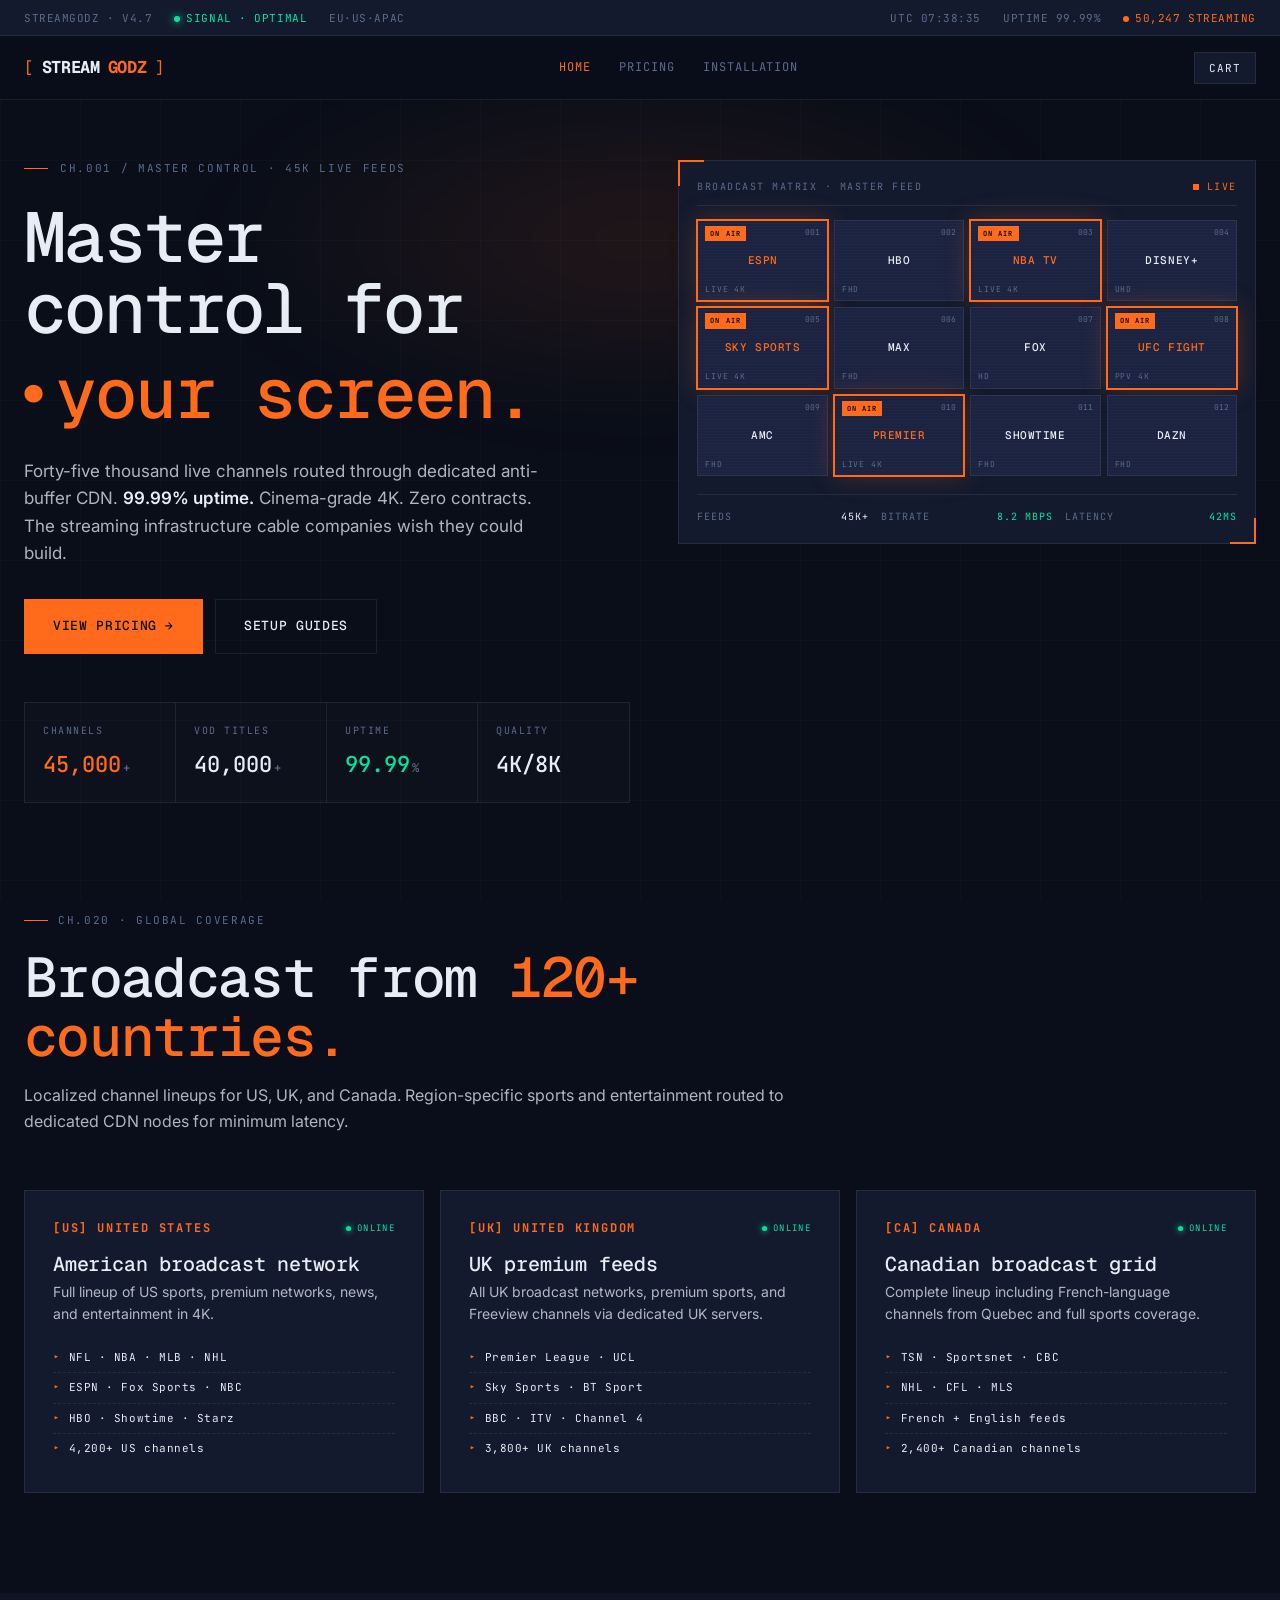
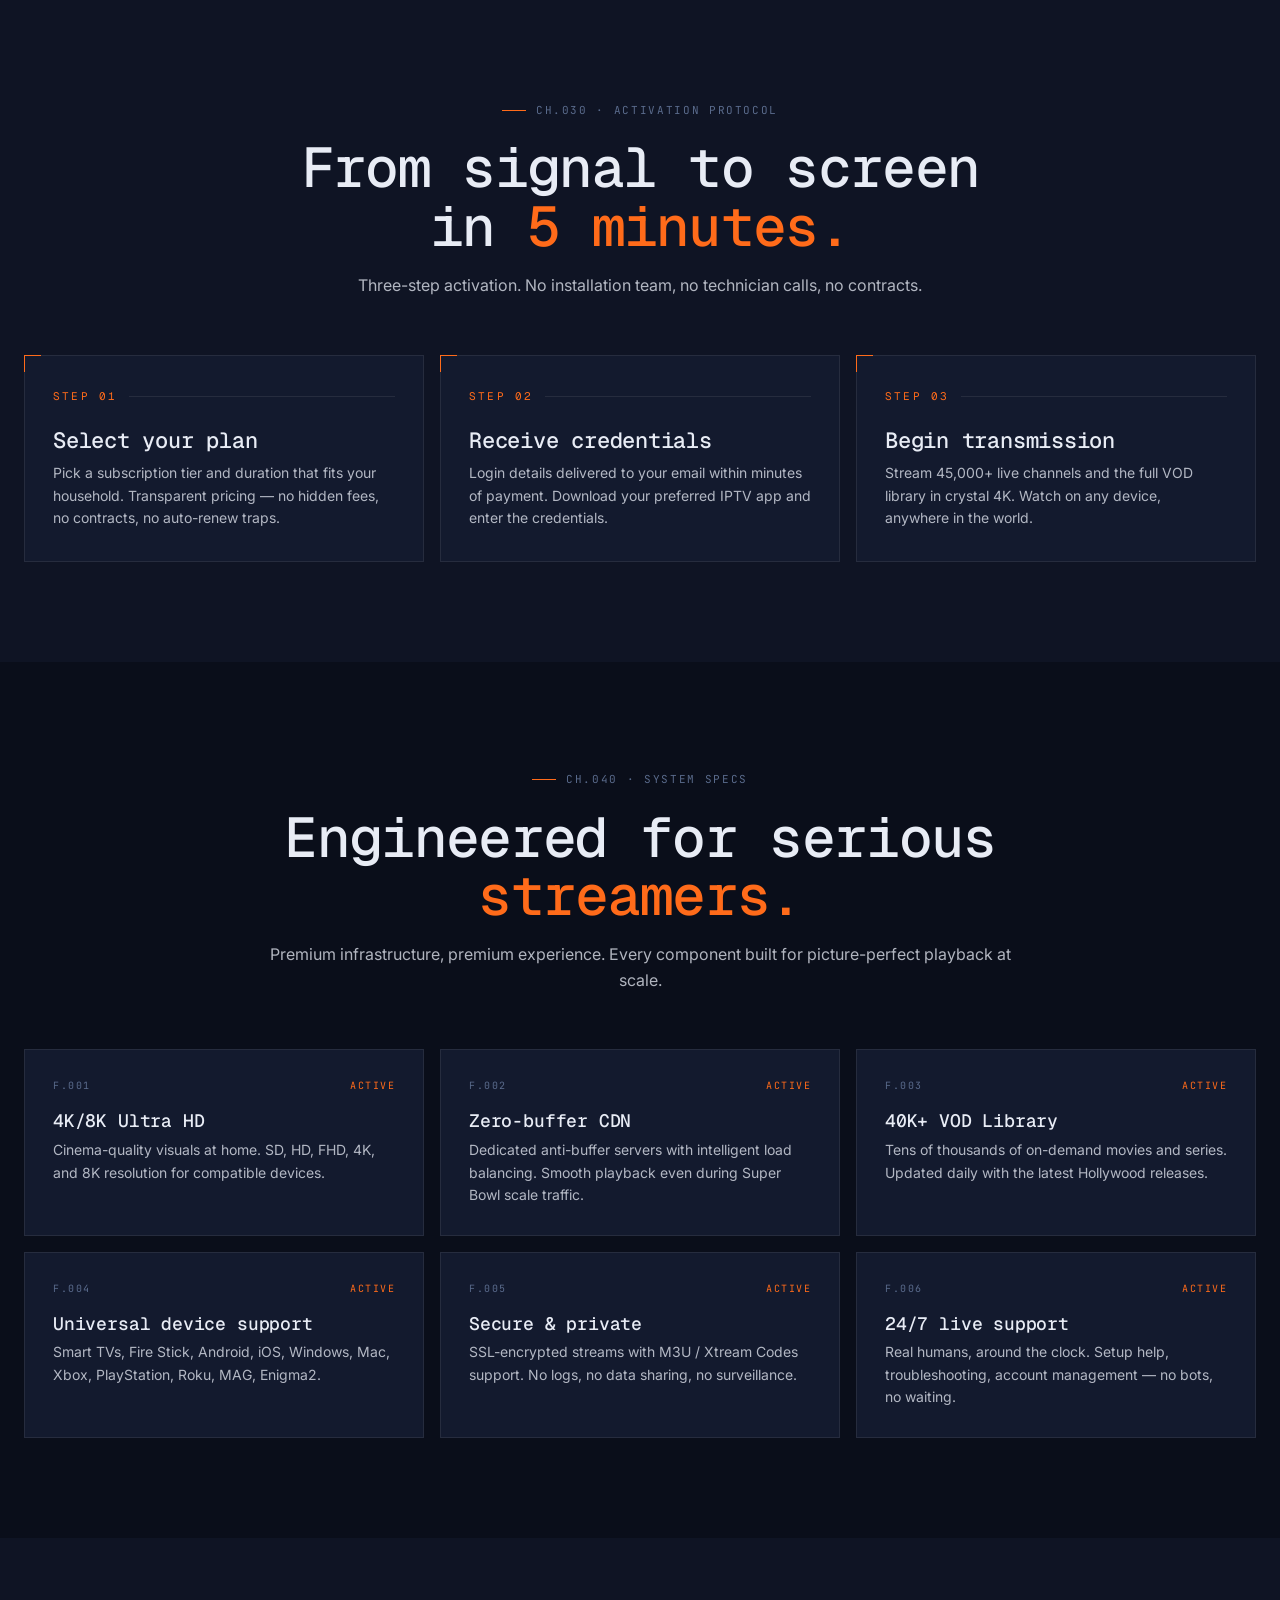
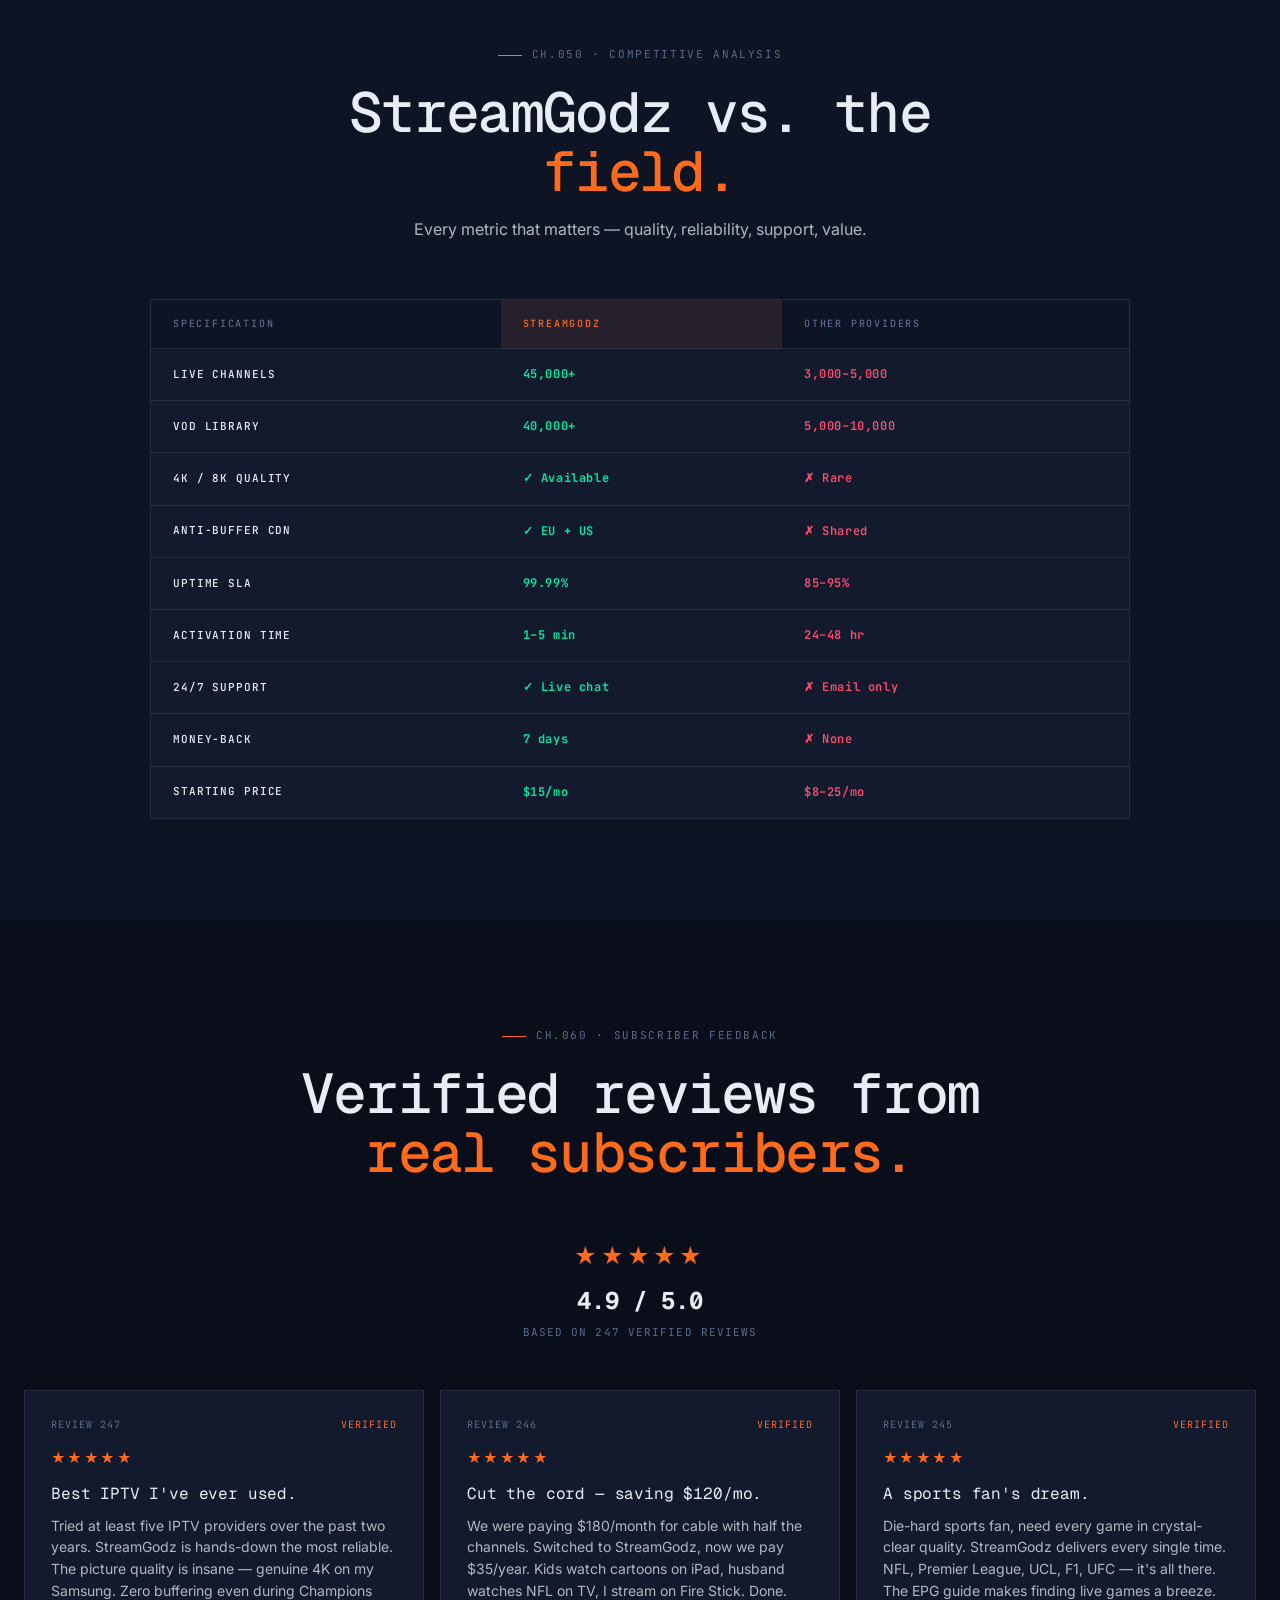
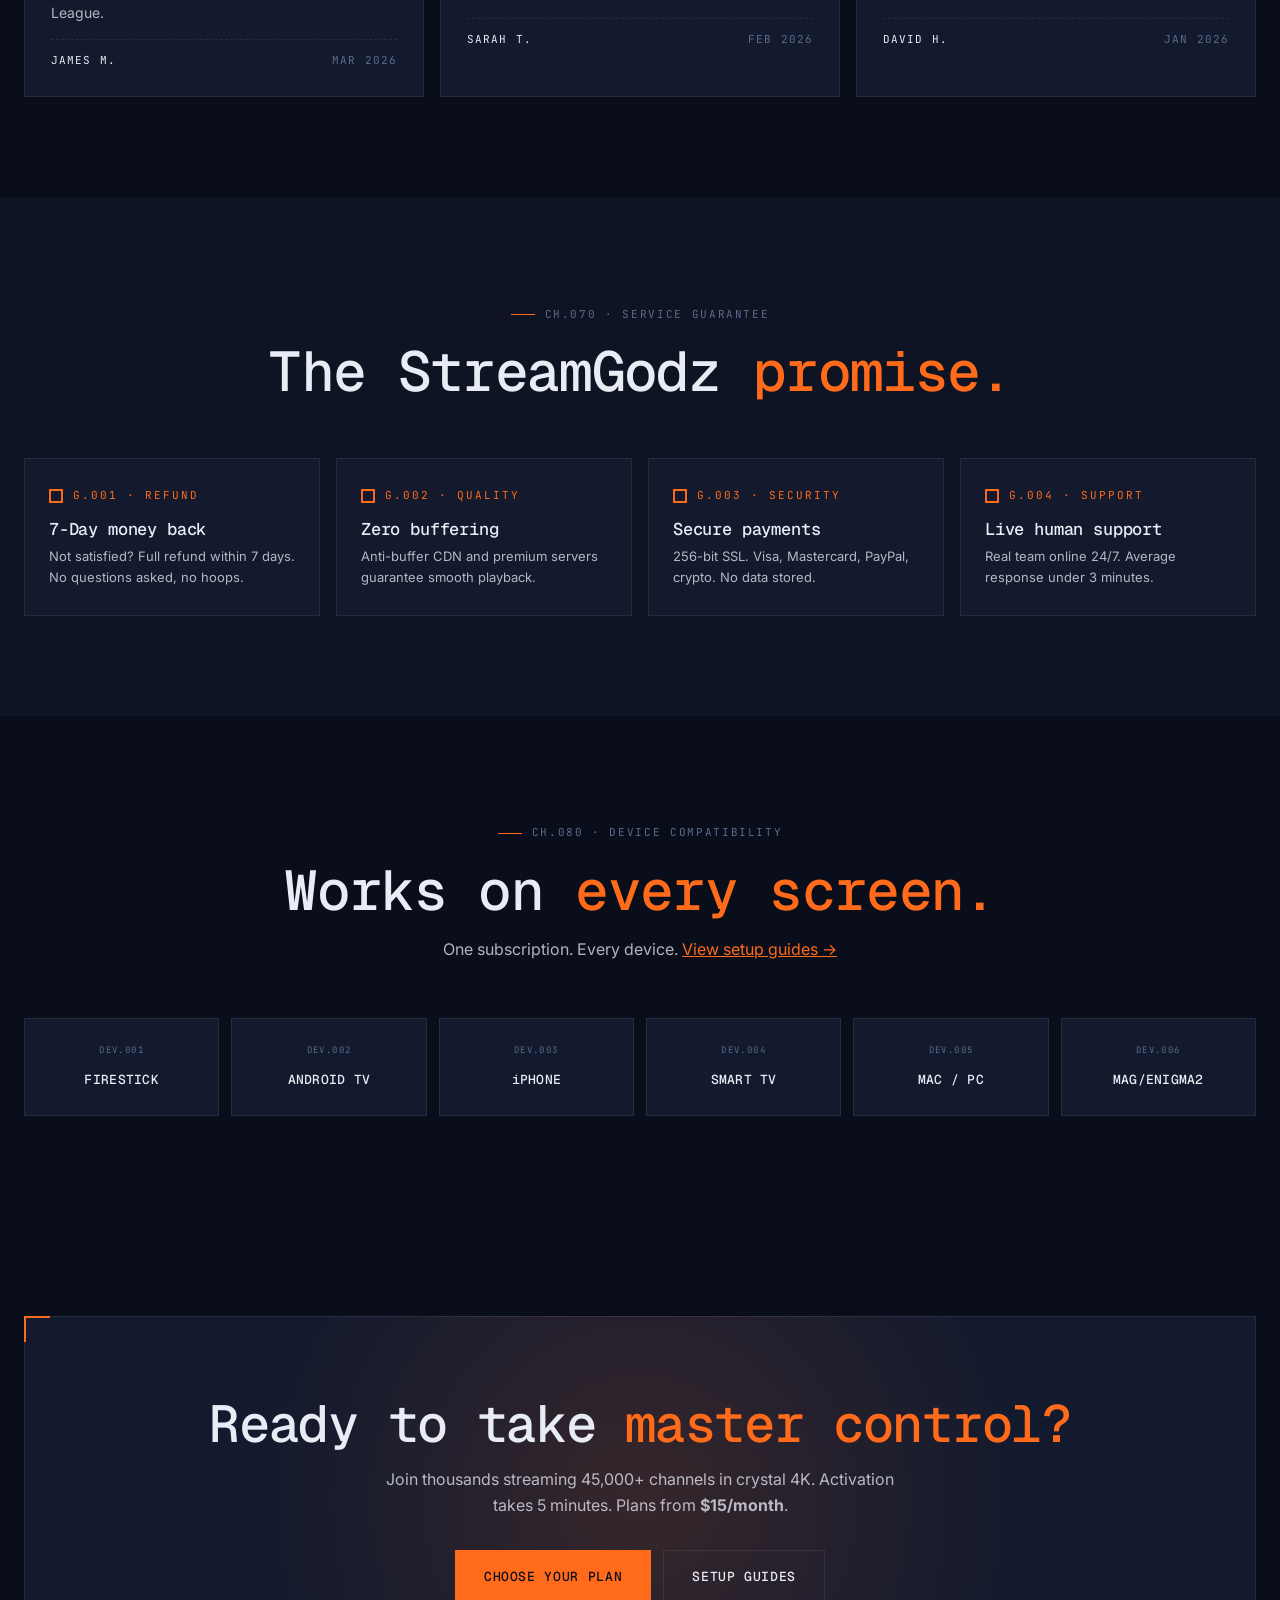
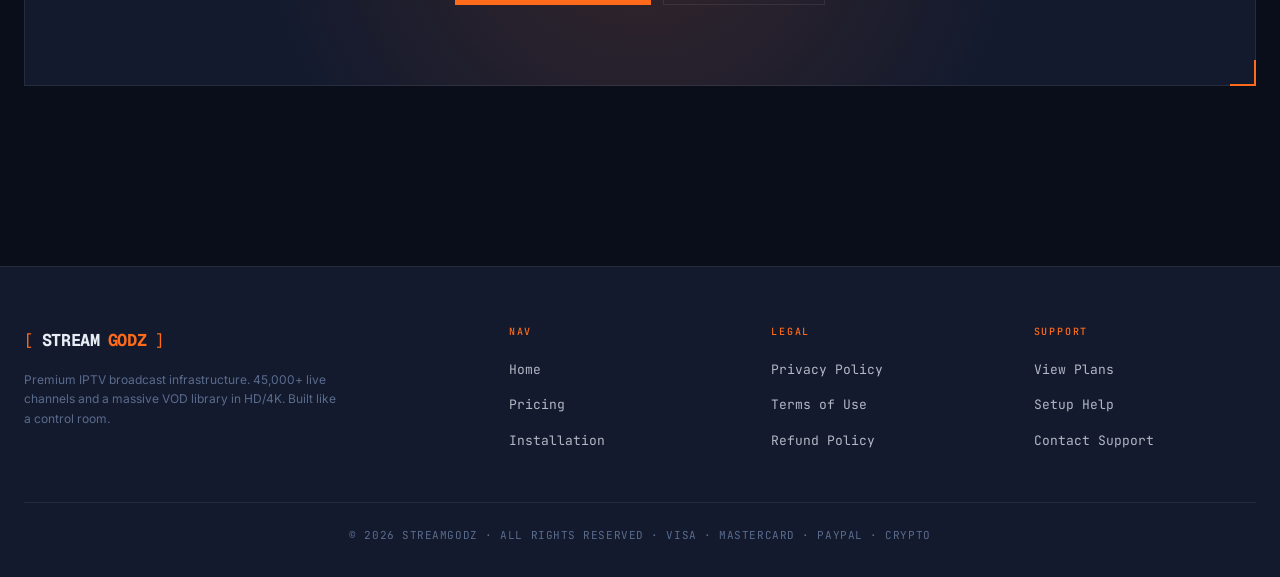
==== index.html @ cd74ebfd "Initial commit - StreamGodz launch" ====
<!DOCTYPE html>
<html lang="en">
<head>
  <meta charset="UTF-8" />
  <meta name="viewport" content="width=device-width, initial-scale=1.0" />
  <title>StreamGodz · Master Control · 45,000+ Live Channels in 4K</title>
  <meta name="description" content="StreamGodz delivers 45,000+ live channels and 40,000+ VOD titles in HD/4K. 99.99% uptime. Anti-buffer CDN. Plans from $15/month." />
  <link rel="preconnect" href="https://fonts.googleapis.com">
  <link rel="preconnect" href="https://fonts.gstatic.com" crossorigin>
  <link href="https://fonts.googleapis.com/css2?family=Geist+Mono:wght@400;500;700&family=Inter:wght@400;500;600;700&family=JetBrains+Mono:wght@400;500;700&display=swap" rel="stylesheet">
  <link rel="stylesheet" href="css/global.css">
  <link rel="stylesheet" href="css/home.css">
</head>
<body>

  <!-- TOP STATUS BAR -->
  <div class="top-bar">
    <div class="left">
      <span>STREAMGODZ · v4.7</span>
      <span class="ok">SIGNAL · OPTIMAL</span>
      <span>EU·US·APAC</span>
    </div>
    <div class="right">
      <span data-clock>UTC 00:00:00</span>
      <span>UPTIME 99.99%</span>
      <span class="alert">50,247 STREAMING</span>
    </div>
  </div>

  <!-- NAV -->
  <nav class="nav">
    <div class="nav-inner">
      <a href="index.html" class="logo">
        <span class="logo-bracket">[</span>STREAM<span class="godz">GODZ</span><span class="logo-bracket">]</span>
      </a>
      <ul class="nav-links">
        <li><a href="index.html">Home</a></li>
        <li><a href="pricing.html">Pricing</a></li>
        <li><a href="installation.html">Installation</a></li>
      </ul>
      <div class="nav-actions">
        <button class="cart-btn">CART <span class="cart-count">00</span></button>
        <button class="nav-toggle" aria-label="Menu">☰</button>
      </div>
    </div>
  </nav>

  <main class="page-offset">

    <!-- HERO -->
    <section class="hero">
      <div class="container hero-inner">
        <div>
          <div class="hero-meta">CH.001 / MASTER CONTROL · 45K LIVE FEEDS</div>
          <h1>
            Master<br>
            control for<br>
            <span class="live">your screen.</span>
          </h1>
          <p class="hero-lead">
            Forty-five thousand live channels routed through dedicated anti-buffer CDN. <strong>99.99% uptime.</strong> Cinema-grade 4K. Zero contracts. The streaming infrastructure cable companies wish they could build.
          </p>
          <div class="cta-row">
            <a href="pricing.html" class="btn btn-primary">VIEW PRICING →</a>
            <a href="installation.html" class="btn btn-ghost">SETUP GUIDES</a>
          </div>
          <div class="readout">
            <div class="readout-cell tally">
              <div class="readout-label">Channels</div>
              <div class="readout-val">45,000<span class="readout-unit">+</span></div>
            </div>
            <div class="readout-cell">
              <div class="readout-label">VOD Titles</div>
              <div class="readout-val">40,000<span class="readout-unit">+</span></div>
            </div>
            <div class="readout-cell signal">
              <div class="readout-label">Uptime</div>
              <div class="readout-val">99.99<span class="readout-unit">%</span></div>
            </div>
            <div class="readout-cell">
              <div class="readout-label">Quality</div>
              <div class="readout-val">4K/8K</div>
            </div>
          </div>
        </div>

        <!-- BROADCAST MATRIX -->
        <div class="matrix-shell">
          <div class="matrix-header">
            <div>BROADCAST MATRIX · MASTER FEED</div>
            <div class="right">LIVE</div>
          </div>
          <div class="matrix">
            <div class="feed live"><span class="feed-num">001</span><span class="feed-name">ESPN</span><span class="feed-tc">LIVE 4K</span></div>
            <div class="feed"><span class="feed-num">002</span><span class="feed-name">HBO</span><span class="feed-tc">FHD</span></div>
            <div class="feed live"><span class="feed-num">003</span><span class="feed-name">NBA TV</span><span class="feed-tc">LIVE 4K</span></div>
            <div class="feed"><span class="feed-num">004</span><span class="feed-name">DISNEY+</span><span class="feed-tc">UHD</span></div>
            <div class="feed live"><span class="feed-num">005</span><span class="feed-name">SKY SPORTS</span><span class="feed-tc">LIVE 4K</span></div>
            <div class="feed"><span class="feed-num">006</span><span class="feed-name">MAX</span><span class="feed-tc">FHD</span></div>
            <div class="feed"><span class="feed-num">007</span><span class="feed-name">FOX</span><span class="feed-tc">HD</span></div>
            <div class="feed live"><span class="feed-num">008</span><span class="feed-name">UFC FIGHT</span><span class="feed-tc">PPV 4K</span></div>
            <div class="feed"><span class="feed-num">009</span><span class="feed-name">AMC</span><span class="feed-tc">FHD</span></div>
            <div class="feed live"><span class="feed-num">010</span><span class="feed-name">PREMIER</span><span class="feed-tc">LIVE 4K</span></div>
            <div class="feed"><span class="feed-num">011</span><span class="feed-name">SHOWTIME</span><span class="feed-tc">FHD</span></div>
            <div class="feed"><span class="feed-num">012</span><span class="feed-name">DAZN</span><span class="feed-tc">FHD</span></div>
          </div>
          <div class="matrix-footer">
            <div class="mf-item"><span>FEEDS</span><span class="v">45K+</span></div>
            <div class="mf-item"><span>BITRATE</span><span class="v s">8.2 MBPS</span></div>
            <div class="mf-item"><span>LATENCY</span><span class="v s">42MS</span></div>
          </div>
        </div>
      </div>
    </section>

    <!-- REGIONAL COVERAGE -->
    <section>
      <div class="container">
        <div class="section-head">
          <div class="eyebrow">CH.020 · GLOBAL COVERAGE</div>
          <h2 class="section-title">Broadcast from <span class="tally">120+ countries.</span></h2>
          <p class="section-sub">Localized channel lineups for US, UK, and Canada. Region-specific sports and entertainment routed to dedicated CDN nodes for minimum latency.</p>
        </div>
        <div class="regions">
          <div class="region-card">
            <div class="region-card-header">
              <div class="region-flag-block">[US] UNITED STATES</div>
              <div class="live-pill">ONLINE</div>
            </div>
            <h3>American broadcast network</h3>
            <p>Full lineup of US sports, premium networks, news, and entertainment in 4K.</p>
            <ul>
              <li>NFL · NBA · MLB · NHL</li>
              <li>ESPN · Fox Sports · NBC</li>
              <li>HBO · Showtime · Starz</li>
              <li>4,200+ US channels</li>
            </ul>
          </div>

          <div class="region-card">
            <div class="region-card-header">
              <div class="region-flag-block">[UK] UNITED KINGDOM</div>
              <div class="live-pill">ONLINE</div>
            </div>
            <h3>UK premium feeds</h3>
            <p>All UK broadcast networks, premium sports, and Freeview channels via dedicated UK servers.</p>
            <ul>
              <li>Premier League · UCL</li>
              <li>Sky Sports · BT Sport</li>
              <li>BBC · ITV · Channel 4</li>
              <li>3,800+ UK channels</li>
            </ul>
          </div>

          <div class="region-card">
            <div class="region-card-header">
              <div class="region-flag-block">[CA] CANADA</div>
              <div class="live-pill">ONLINE</div>
            </div>
            <h3>Canadian broadcast grid</h3>
            <p>Complete lineup including French-language channels from Quebec and full sports coverage.</p>
            <ul>
              <li>TSN · Sportsnet · CBC</li>
              <li>NHL · CFL · MLS</li>
              <li>French + English feeds</li>
              <li>2,400+ Canadian channels</li>
            </ul>
          </div>
        </div>
      </div>
    </section>

    <!-- HOW IT WORKS -->
    <section style="background: var(--bg-soft);">
      <div class="container">
        <div class="section-head center">
          <div class="eyebrow">CH.030 · ACTIVATION PROTOCOL</div>
          <h2 class="section-title">From signal to screen in <span class="tally">5 minutes.</span></h2>
          <p class="section-sub">Three-step activation. No installation team, no technician calls, no contracts.</p>
        </div>
        <div class="steps">
          <div class="step">
            <div class="step-num">STEP 01</div>
            <h3>Select your plan</h3>
            <p>Pick a subscription tier and duration that fits your household. Transparent pricing — no hidden fees, no contracts, no auto-renew traps.</p>
          </div>
          <div class="step">
            <div class="step-num">STEP 02</div>
            <h3>Receive credentials</h3>
            <p>Login details delivered to your email within minutes of payment. Download your preferred IPTV app and enter the credentials.</p>
          </div>
          <div class="step">
            <div class="step-num">STEP 03</div>
            <h3>Begin transmission</h3>
            <p>Stream 45,000+ live channels and the full VOD library in crystal 4K. Watch on any device, anywhere in the world.</p>
          </div>
        </div>
      </div>
    </section>

    <!-- FEATURES -->
    <section>
      <div class="container">
        <div class="section-head center">
          <div class="eyebrow">CH.040 · SYSTEM SPECS</div>
          <h2 class="section-title">Engineered for serious <span class="tally">streamers.</span></h2>
          <p class="section-sub">Premium infrastructure, premium experience. Every component built for picture-perfect playback at scale.</p>
        </div>
        <div class="features">
          <div class="feature">
            <div class="feature-ident"><span>F.001</span><span class="id">ACTIVE</span></div>
            <h3>4K/8K Ultra HD</h3>
            <p>Cinema-quality visuals at home. SD, HD, FHD, 4K, and 8K resolution for compatible devices.</p>
          </div>
          <div class="feature">
            <div class="feature-ident"><span>F.002</span><span class="id">ACTIVE</span></div>
            <h3>Zero-buffer CDN</h3>
            <p>Dedicated anti-buffer servers with intelligent load balancing. Smooth playback even during Super Bowl scale traffic.</p>
          </div>
          <div class="feature">
            <div class="feature-ident"><span>F.003</span><span class="id">ACTIVE</span></div>
            <h3>40K+ VOD Library</h3>
            <p>Tens of thousands of on-demand movies and series. Updated daily with the latest Hollywood releases.</p>
          </div>
          <div class="feature">
            <div class="feature-ident"><span>F.004</span><span class="id">ACTIVE</span></div>
            <h3>Universal device support</h3>
            <p>Smart TVs, Fire Stick, Android, iOS, Windows, Mac, Xbox, PlayStation, Roku, MAG, Enigma2.</p>
          </div>
          <div class="feature">
            <div class="feature-ident"><span>F.005</span><span class="id">ACTIVE</span></div>
            <h3>Secure & private</h3>
            <p>SSL-encrypted streams with M3U / Xtream Codes support. No logs, no data sharing, no surveillance.</p>
          </div>
          <div class="feature">
            <div class="feature-ident"><span>F.006</span><span class="id">ACTIVE</span></div>
            <h3>24/7 live support</h3>
            <p>Real humans, around the clock. Setup help, troubleshooting, account management — no bots, no waiting.</p>
          </div>
        </div>
      </div>
    </section>

    <!-- COMPARISON -->
    <section style="background: var(--bg-soft);">
      <div class="container">
        <div class="section-head center">
          <div class="eyebrow">CH.050 · COMPETITIVE ANALYSIS</div>
          <h2 class="section-title">StreamGodz vs. the <span class="tally">field.</span></h2>
          <p class="section-sub">Every metric that matters — quality, reliability, support, value.</p>
        </div>
        <div class="compare-wrap">
          <table class="compare-table">
            <thead>
              <tr>
                <th>Specification</th>
                <th class="sg">STREAMGODZ</th>
                <th>OTHER PROVIDERS</th>
              </tr>
            </thead>
            <tbody>
              <tr><td>Live channels</td><td class="yes">45,000+</td><td class="no">3,000–5,000</td></tr>
              <tr><td>VOD library</td><td class="yes">40,000+</td><td class="no">5,000–10,000</td></tr>
              <tr><td>4K / 8K quality</td><td class="yes">✓ Available</td><td class="no">✗ Rare</td></tr>
              <tr><td>Anti-buffer CDN</td><td class="yes">✓ EU + US</td><td class="no">✗ Shared</td></tr>
              <tr><td>Uptime SLA</td><td class="yes">99.99%</td><td class="no">85–95%</td></tr>
              <tr><td>Activation time</td><td class="yes">1–5 min</td><td class="no">24–48 hr</td></tr>
              <tr><td>24/7 support</td><td class="yes">✓ Live chat</td><td class="no">✗ Email only</td></tr>
              <tr><td>Money-back</td><td class="yes">7 days</td><td class="no">✗ None</td></tr>
              <tr><td>Starting price</td><td class="yes">$15/mo</td><td class="no">$8–25/mo</td></tr>
            </tbody>
          </table>
        </div>
      </div>
    </section>

    <!-- TESTIMONIALS -->
    <section>
      <div class="container">
        <div class="section-head center">
          <div class="eyebrow">CH.060 · SUBSCRIBER FEEDBACK</div>
          <h2 class="section-title">Verified reviews from <span class="tally">real subscribers.</span></h2>
        </div>
        <div class="rating-bar">
          <div class="rating-stars">★★★★★</div>
          <div class="rating-num">4.9 / 5.0</div>
          <div class="rating-meta">BASED ON 247 VERIFIED REVIEWS</div>
        </div>
        <div class="testimonials">
          <div class="testi">
            <div class="testi-header"><span>REVIEW 247</span><span class="testi-id">VERIFIED</span></div>
            <div class="testi-stars">★★★★★</div>
            <div class="testi-title">Best IPTV I've ever used.</div>
            <p class="testi-body">Tried at least five IPTV providers over the past two years. StreamGodz is hands-down the most reliable. The picture quality is insane — genuine 4K on my Samsung. Zero buffering even during Champions League.</p>
            <div class="testi-attr"><span class="name">JAMES M.</span><span>MAR 2026</span></div>
          </div>
          <div class="testi">
            <div class="testi-header"><span>REVIEW 246</span><span class="testi-id">VERIFIED</span></div>
            <div class="testi-stars">★★★★★</div>
            <div class="testi-title">Cut the cord — saving $120/mo.</div>
            <p class="testi-body">We were paying $180/month for cable with half the channels. Switched to StreamGodz, now we pay $35/year. Kids watch cartoons on iPad, husband watches NFL on TV, I stream on Fire Stick. Done.</p>
            <div class="testi-attr"><span class="name">SARAH T.</span><span>FEB 2026</span></div>
          </div>
          <div class="testi">
            <div class="testi-header"><span>REVIEW 245</span><span class="testi-id">VERIFIED</span></div>
            <div class="testi-stars">★★★★★</div>
            <div class="testi-title">A sports fan's dream.</div>
            <p class="testi-body">Die-hard sports fan, need every game in crystal-clear quality. StreamGodz delivers every single time. NFL, Premier League, UCL, F1, UFC — it's all there. The EPG guide makes finding live games a breeze.</p>
            <div class="testi-attr"><span class="name">DAVID H.</span><span>JAN 2026</span></div>
          </div>
        </div>
      </div>
    </section>

    <!-- GUARANTEE -->
    <section style="background: var(--bg-soft);">
      <div class="container">
        <div class="section-head center">
          <div class="eyebrow">CH.070 · SERVICE GUARANTEE</div>
          <h2 class="section-title">The StreamGodz <span class="tally">promise.</span></h2>
        </div>
        <div class="guarantee">
          <div class="g-card">
            <div class="g-card-icon">G.001 · REFUND</div>
            <h4>7-Day money back</h4>
            <p>Not satisfied? Full refund within 7 days. No questions asked, no hoops.</p>
          </div>
          <div class="g-card">
            <div class="g-card-icon">G.002 · QUALITY</div>
            <h4>Zero buffering</h4>
            <p>Anti-buffer CDN and premium servers guarantee smooth playback.</p>
          </div>
          <div class="g-card">
            <div class="g-card-icon">G.003 · SECURITY</div>
            <h4>Secure payments</h4>
            <p>256-bit SSL. Visa, Mastercard, PayPal, crypto. No data stored.</p>
          </div>
          <div class="g-card">
            <div class="g-card-icon">G.004 · SUPPORT</div>
            <h4>Live human support</h4>
            <p>Real team online 24/7. Average response under 3 minutes.</p>
          </div>
        </div>
      </div>
    </section>

    <!-- DEVICES -->
    <section>
      <div class="container">
        <div class="section-head center">
          <div class="eyebrow">CH.080 · DEVICE COMPATIBILITY</div>
          <h2 class="section-title">Works on <span class="tally">every screen.</span></h2>
          <p class="section-sub">One subscription. Every device. <a href="installation.html" style="color: var(--tally); text-decoration: underline;">View setup guides →</a></p>
        </div>
        <div class="devices">
          <div class="device"><div class="device-id">DEV.001</div><div class="device-name">FIRESTICK</div></div>
          <div class="device"><div class="device-id">DEV.002</div><div class="device-name">ANDROID TV</div></div>
          <div class="device"><div class="device-id">DEV.003</div><div class="device-name">iPHONE</div></div>
          <div class="device"><div class="device-id">DEV.004</div><div class="device-name">SMART TV</div></div>
          <div class="device"><div class="device-id">DEV.005</div><div class="device-name">MAC / PC</div></div>
          <div class="device"><div class="device-id">DEV.006</div><div class="device-name">MAG/ENIGMA2</div></div>
        </div>
      </div>
    </section>

    <!-- CTA BAND -->
    <section>
      <div class="container">
        <div class="cta-band">
          <h2>Ready to take <span class="tally">master control?</span></h2>
          <p>Join thousands streaming 45,000+ channels in crystal 4K. Activation takes 5 minutes. Plans from <strong>$15/month</strong>.</p>
          <div class="cta-band-actions">
            <a href="pricing.html" class="btn btn-primary">CHOOSE YOUR PLAN</a>
            <a href="installation.html" class="btn btn-ghost">SETUP GUIDES</a>
          </div>
        </div>
      </div>
    </section>
  </main>

  <!-- FOOTER -->
  <footer class="footer">
    <div class="container">
      <div class="footer-grid">
        <div class="footer-brand">
          <div class="logo">
            <span class="logo-bracket">[</span>STREAM<span class="godz">GODZ</span><span class="logo-bracket">]</span>
          </div>
          <p>Premium IPTV broadcast infrastructure. 45,000+ live channels and a massive VOD library in HD/4K. Built like a control room.</p>
        </div>
        <div>
          <h4>NAV</h4>
          <ul>
            <li><a href="index.html">Home</a></li>
            <li><a href="pricing.html">Pricing</a></li>
            <li><a href="installation.html">Installation</a></li>
          </ul>
        </div>
        <div>
          <h4>LEGAL</h4>
          <ul>
            <li><a href="privacy.html">Privacy Policy</a></li>
            <li><a href="terms.html">Terms of Use</a></li>
            <li><a href="refund.html">Refund Policy</a></li>
          </ul>
        </div>
        <div>
          <h4>SUPPORT</h4>
          <ul>
            <li><a href="pricing.html">View Plans</a></li>
            <li><a href="installation.html">Setup Help</a></li>
            <li><a href="#">Contact Support</a></li>
          </ul>
        </div>
      </div>
      <div class="footer-bottom">
        © 2026 STREAMGODZ · ALL RIGHTS RESERVED · VISA · MASTERCARD · PAYPAL · CRYPTO
      </div>
    </div>
  </footer>

  <!-- CART DRAWER -->
  <div class="cart-overlay"></div>
  <aside class="cart-drawer">
    <div class="cart-header">
      <h3>// YOUR CART</h3>
      <button class="cart-close">×</button>
    </div>
    <div class="cart-body"></div>
    <div class="cart-footer" style="display:none;"></div>
  </aside>

  <script src="js/main.js"></script>
</body>
</html>
---- css/global.css ----
/* ============ STREAMGODZ · CONTROL ROOM ============ */
:root {
  --bg: #0A0E1A;
  --bg-soft: #0F1424;
  --panel: #131A2E;
  --panel-2: #1B2340;
  --tally: #FF6B1A;
  --tally-glow: #FF8540;
  --signal: #00E5A0;
  --text: #E8ECF5;
  --text-soft: rgba(232,236,245,0.75);
  --muted: #5A6B8C;
  --border: rgba(255,255,255,0.08);
  --border-bright: rgba(255,107,26,0.4);

  --font-display: 'Geist Mono', 'JetBrains Mono', monospace;
  --font-body: 'Inter', system-ui, sans-serif;
  --font-mono: 'JetBrains Mono', monospace;

  --nav-height: 64px;
  --top-bar-height: 36px;
  --max-width: 1320px;
}

* { box-sizing: border-box; margin: 0; padding: 0; }
html { scroll-behavior: smooth; }
body {
  font-family: var(--font-body);
  background: var(--bg);
  color: var(--text);
  line-height: 1.6;
  -webkit-font-smoothing: antialiased;
  overflow-x: hidden;
  position: relative;
}

/* Global scanlines + grid */
body::before {
  content: '';
  position: fixed; inset: 0;
  background:
    linear-gradient(180deg, transparent 50%, rgba(0,0,0,0.12) 50%);
  background-size: 100% 3px;
  pointer-events: none;
  opacity: 0.35;
  z-index: 1;
  mix-blend-mode: overlay;
}
body::after {
  content: '';
  position: fixed; inset: 0;
  background-image:
    linear-gradient(rgba(255,255,255,0.02) 1px, transparent 1px),
    linear-gradient(90deg, rgba(255,255,255,0.02) 1px, transparent 1px);
  background-size: 80px 80px;
  pointer-events: none;
  z-index: 0;
}

main, .nav, .top-bar, footer { position: relative; z-index: 5; }

a { color: inherit; text-decoration: none; }
button { font-family: inherit; cursor: pointer; border: none; background: none; color: inherit; }
img { max-width: 100%; display: block; }

.container { max-width: var(--max-width); margin: 0 auto; padding: 0 24px; }

/* ============ TYPOGRAPHY ============ */
h1, h2, h3, h4 {
  font-family: var(--font-display);
  font-weight: 500;
  line-height: 1.05;
  letter-spacing: -0.025em;
}

/* ============ TOP STATUS BAR ============ */
.top-bar {
  background: var(--panel);
  border-bottom: 1px solid var(--border);
  font-family: var(--font-mono);
  font-size: 11px;
  color: var(--muted);
  padding: 10px 24px;
  display: flex;
  justify-content: space-between;
  letter-spacing: 0.05em;
  text-transform: uppercase;
  position: fixed;
  top: 0; left: 0; right: 0;
  height: var(--top-bar-height);
  z-index: 99;
}
.top-bar .left, .top-bar .right { display: flex; gap: 22px; align-items: center; flex-wrap: wrap; }
.top-bar .ok {
  color: var(--signal);
  display: flex; align-items: center; gap: 6px;
}
.top-bar .ok::before {
  content: '';
  width: 6px; height: 6px; border-radius: 50%;
  background: var(--signal);
  box-shadow: 0 0 8px var(--signal);
}
.top-bar .alert {
  color: var(--tally);
  display: flex; align-items: center; gap: 6px;
}
.top-bar .alert::before {
  content: '';
  width: 6px; height: 6px; border-radius: 50%;
  background: var(--tally);
  animation: tally-blink 1.4s infinite;
}
@keyframes tally-blink { 0%, 100% { opacity: 1; } 50% { opacity: 0.3; } }

/* ============ NAV ============ */
.nav {
  position: fixed;
  top: var(--top-bar-height); left: 0; right: 0;
  height: var(--nav-height);
  background: rgba(10, 14, 26, 0.85);
  backdrop-filter: blur(14px);
  -webkit-backdrop-filter: blur(14px);
  border-bottom: 1px solid var(--border);
  z-index: 100;
  display: flex;
  align-items: center;
}
.nav-inner {
  width: 100%;
  max-width: var(--max-width);
  margin: 0 auto;
  padding: 0 24px;
  display: flex;
  align-items: center;
  justify-content: space-between;
  gap: 16px;
}
.logo {
  font-family: var(--font-display);
  font-weight: 700;
  font-size: 17px;
  letter-spacing: -0.02em;
  display: flex; align-items: center; gap: 8px;
  color: var(--text);
  flex-shrink: 0;
}
.logo-bracket { color: var(--tally); font-weight: 400; }
.logo .godz { color: var(--tally); }
.nav-links {
  display: flex;
  gap: 28px;
  list-style: none;
  font-family: var(--font-mono);
  font-size: 12px;
  letter-spacing: 0.08em;
  text-transform: uppercase;
}
.nav-links a { color: var(--muted); transition: color 0.15s; }
.nav-links a:hover { color: var(--text); }
.nav-links a.active { color: var(--tally); }
.nav-actions { display: flex; align-items: center; gap: 12px; flex-shrink: 0; }
.cart-btn {
  font-family: var(--font-mono);
  font-size: 11px;
  text-transform: uppercase;
  letter-spacing: 0.1em;
  color: var(--text);
  background: var(--panel);
  border: 1px solid var(--border);
  padding: 8px 14px;
  display: flex; align-items: center; gap: 8px;
  cursor: pointer;
  transition: border-color 0.15s;
}
.cart-btn:hover { border-color: var(--tally); }
.cart-count {
  background: var(--tally);
  color: var(--bg);
  font-weight: 800;
  padding: 1px 6px;
  font-size: 10px;
}
.nav-toggle {
  display: none;
  color: var(--text);
  font-size: 18px;
  padding: 6px 10px;
  border: 1px solid var(--border);
}

/* Top spacing offset */
.page-offset {
  padding-top: calc(var(--top-bar-height) + var(--nav-height));
}

/* ============ BUTTONS ============ */
.btn {
  font-family: var(--font-display);
  font-size: 13px;
  font-weight: 500;
  letter-spacing: 0.05em;
  padding: 16px 28px;
  border: 1px solid var(--border);
  cursor: pointer;
  display: inline-flex;
  align-items: center;
  gap: 10px;
  text-decoration: none;
  transition: all 0.2s;
  text-transform: uppercase;
}
.btn-primary {
  background: var(--tally);
  color: var(--bg);
  border-color: var(--tally);
}
.btn-primary:hover {
  background: var(--tally-glow);
  box-shadow: 0 0 32px rgba(255, 107, 26, 0.4);
}
.btn-ghost { background: transparent; color: var(--text); }
.btn-ghost:hover { border-color: var(--text); }
.btn-block { display: flex; width: 100%; justify-content: center; }
.btn-sm { padding: 10px 18px; font-size: 11px; }

/* ============ SECTIONS ============ */
section { padding: clamp(60px, 8vw, 100px) 0; position: relative; }
.section-head { margin-bottom: 56px; max-width: 760px; }
.section-head.center { margin: 0 auto 56px; text-align: center; }
.eyebrow {
  display: inline-flex; align-items: center; gap: 10px;
  font-family: var(--font-mono);
  font-size: 11px;
  letter-spacing: 0.15em;
  text-transform: uppercase;
  color: var(--muted);
  margin-bottom: 20px;
}
.eyebrow::before {
  content: '';
  width: 24px;
  height: 1px;
  background: var(--tally);
}
.section-head.center .eyebrow { justify-content: center; }
.section-title {
  font-size: clamp(32px, 4.5vw, 56px);
  color: var(--text);
  margin-bottom: 16px;
  font-weight: 500;
  letter-spacing: -0.03em;
}
.section-title .tally { color: var(--tally); }
.section-sub {
  font-size: 16px;
  color: var(--text-soft);
  line-height: 1.6;
  font-family: var(--font-body);
}

/* ============ FRAME (corner-bracketed panel) ============ */
.frame {
  position: relative;
  background: var(--panel);
  border: 1px solid var(--border);
  padding: 20px;
}
.frame::before {
  content: '';
  position: absolute;
  top: -1px; left: -1px;
  width: 16px; height: 16px;
  border-top: 2px solid var(--tally);
  border-left: 2px solid var(--tally);
}
.frame::after {
  content: '';
  position: absolute;
  bottom: -1px; right: -1px;
  width: 16px; height: 16px;
  border-bottom: 2px solid var(--tally);
  border-right: 2px solid var(--tally);
}

/* ============ TALLY DOT ============ */
.tally-dot {
  width: 8px; height: 8px;
  border-radius: 50%;
  background: var(--tally);
  box-shadow: 0 0 12px var(--tally), 0 0 4px var(--tally);
  animation: tally-blink 1.4s infinite;
  display: inline-block;
}

/* ============ FOOTER ============ */
.footer {
  background: var(--panel);
  border-top: 1px solid var(--border);
  padding: 60px 0 32px;
  margin-top: 80px;
  font-family: var(--font-mono);
}
.footer-grid {
  display: grid;
  grid-template-columns: 2fr 1fr 1fr 1fr;
  gap: 40px;
  margin-bottom: 40px;
}
.footer h4 {
  font-size: 10px;
  text-transform: uppercase;
  letter-spacing: 0.18em;
  color: var(--tally);
  margin-bottom: 18px;
  font-family: var(--font-mono);
  font-weight: 500;
}
.footer ul { list-style: none; }
.footer li { margin-bottom: 10px; }
.footer a {
  color: var(--text-soft);
  font-size: 13px;
  transition: color 0.15s;
}
.footer a:hover { color: var(--tally); }
.footer-brand .logo { margin-bottom: 16px; }
.footer-brand p {
  color: var(--muted);
  font-size: 12px;
  line-height: 1.6;
  max-width: 320px;
  font-family: var(--font-body);
}
.footer-bottom {
  border-top: 1px solid var(--border);
  padding-top: 24px;
  text-align: center;
  color: var(--muted);
  font-size: 11px;
  letter-spacing: 0.05em;
  text-transform: uppercase;
}

/* ============ CART DRAWER ============ */
.cart-overlay {
  position: fixed; inset: 0;
  background: rgba(6, 9, 18, 0.7);
  backdrop-filter: blur(6px);
  opacity: 0; pointer-events: none;
  transition: opacity 0.3s;
  z-index: 200;
}
.cart-overlay.open { opacity: 1; pointer-events: auto; }
.cart-drawer {
  position: fixed; top: 0; right: 0; bottom: 0;
  width: min(440px, 100%);
  background: var(--panel);
  border-left: 1px solid var(--border);
  z-index: 201;
  transform: translateX(100%);
  transition: transform 0.35s cubic-bezier(.2,.8,.2,1);
  display: flex; flex-direction: column;
}
.cart-drawer.open { transform: translateX(0); }
.cart-header {
  padding: 20px;
  border-bottom: 1px solid var(--border);
  display: flex;
  justify-content: space-between;
  align-items: center;
}
.cart-header h3 {
  font-size: 14px;
  color: var(--text);
  letter-spacing: 0.08em;
  text-transform: uppercase;
  font-family: var(--font-mono);
}
.cart-close {
  color: var(--muted);
  font-size: 20px;
  width: 32px; height: 32px;
  display: grid; place-items: center;
  border: 1px solid var(--border);
}
.cart-close:hover { color: var(--text); border-color: var(--text); }
.cart-body { flex: 1; overflow-y: auto; padding: 20px; }
.cart-empty {
  text-align: center;
  padding: 60px 20px;
  color: var(--muted);
}
.cart-empty-icon {
  font-family: var(--font-mono);
  font-size: 11px;
  letter-spacing: 0.2em;
  margin-bottom: 12px;
  color: var(--tally);
}
.cart-item {
  display: flex;
  gap: 16px;
  padding: 16px;
  background: var(--bg-soft);
  border: 1px solid var(--border);
  margin-bottom: 12px;
}
.cart-item-info { flex: 1; }
.cart-item-title {
  font-family: var(--font-display);
  font-size: 13px;
  color: var(--text);
  margin-bottom: 4px;
  letter-spacing: 0.02em;
}
.cart-item-meta {
  font-family: var(--font-mono);
  font-size: 10px;
  color: var(--muted);
  letter-spacing: 0.1em;
  text-transform: uppercase;
}
.cart-item-price {
  font-family: var(--font-display);
  font-weight: 700;
  color: var(--tally);
  margin-top: 8px;
  font-size: 14px;
}
.qty-controls {
  display: flex; align-items: center; gap: 8px;
  margin-top: 10px;
}
.qty-btn {
  width: 24px; height: 24px;
  border: 1px solid var(--border);
  background: var(--bg);
  color: var(--text);
  font-weight: 700;
  display: grid; place-items: center;
  font-family: var(--font-mono);
}
.qty-btn:hover { background: var(--tally); border-color: var(--tally); color: var(--bg); }
.qty-num {
  min-width: 24px;
  text-align: center;
  font-family: var(--font-mono);
  font-weight: 600;
  font-size: 13px;
}
.cart-item-remove {
  font-family: var(--font-mono);
  font-size: 10px;
  letter-spacing: 0.1em;
  color: var(--muted);
  text-transform: uppercase;
  padding: 6px 0;
  align-self: flex-start;
  margin-top: 4px;
}
.cart-item-remove:hover { color: var(--tally); }
.cart-footer {
  padding: 20px;
  border-top: 1px solid var(--border);
  background: var(--bg-soft);
}
.cart-total {
  display: flex;
  justify-content: space-between;
  align-items: baseline;
  margin-bottom: 14px;
  font-family: var(--font-mono);
}
.cart-total-label {
  font-size: 11px;
  color: var(--muted);
  letter-spacing: 0.15em;
  text-transform: uppercase;
}
.cart-total-amount {
  font-family: var(--font-display);
  font-size: 24px;
  font-weight: 700;
  color: var(--tally);
}

/* ============ TOAST ============ */
.toast {
  position: fixed;
  bottom: 2rem;
  left: 50%;
  transform: translateX(-50%) translateY(100px);
  background: var(--panel);
  border: 1px solid var(--tally);
  color: var(--text);
  padding: 14px 22px;
  z-index: 300;
  opacity: 0;
  transition: all 0.3s;
  font-family: var(--font-mono);
  font-size: 12px;
  letter-spacing: 0.1em;
  text-transform: uppercase;
  box-shadow: 0 0 32px rgba(255, 107, 26, 0.25);
}
.toast.show { transform: translateX(-50%) translateY(0); opacity: 1; }

/* ============ SUBPAGE HEADER ============ */
.subpage-header {
  padding-top: 80px;
  padding-bottom: 60px;
  border-bottom: 1px solid var(--border);
  position: relative;
  background:
    radial-gradient(circle at 50% 0%, rgba(255, 107, 26, 0.08) 0%, transparent 50%);
}
.subpage-header h1 {
  font-size: clamp(36px, 6vw, 72px);
  margin-bottom: 16px;
}
.subpage-header h1 .tally { color: var(--tally); }
.subpage-header p {
  color: var(--text-soft);
  font-size: 17px;
  max-width: 640px;
  line-height: 1.55;
}

/* ============ RESPONSIVE ============ */
@media (max-width: 900px) {
  .footer-grid { grid-template-columns: 1fr 1fr; gap: 32px; }
}
@media (max-width: 768px) {
  .top-bar { padding: 9px 16px; font-size: 10px; }
  .top-bar .left { gap: 14px; }
  .top-bar .right span:not(.alert):not(.ok) { display: none; }
  .nav-inner { padding: 0 16px; }
  .nav-toggle { display: grid; place-items: center; }
  .nav-links {
    position: fixed;
    top: calc(var(--top-bar-height) + var(--nav-height));
    left: 0; right: 0;
    background: var(--panel);
    flex-direction: column;
    padding: 32px;
    gap: 24px;
    border-bottom: 1px solid var(--border);
    transform: translateY(-120%);
    transition: transform 0.3s;
    font-size: 14px;
  }
  .nav-links.open { transform: translateY(0); }
  .footer-grid { grid-template-columns: 1fr; gap: 32px; }
  .container { padding: 0 16px; }
  section { padding: 60px 0; }
}
@media (max-width: 480px) {
  .top-bar .left span:not(.ok) { display: none; }
  .logo { font-size: 15px; }
  .cart-btn { padding: 7px 11px; font-size: 10px; }
  .btn { padding: 14px 22px; font-size: 12px; }
}
---- css/home.css ----
/* ============ HERO ============ */
.hero {
  padding-top: 60px;
  padding-bottom: 0;
  position: relative;
  overflow: hidden;
}
.hero::before {
  content: '';
  position: absolute;
  top: -10%; left: 10%;
  width: 80%; height: 60%;
  background: radial-gradient(ellipse at center, rgba(255,107,26,0.10) 0%, transparent 60%);
  filter: blur(40px);
  pointer-events: none;
}
.hero-inner {
  display: grid;
  grid-template-columns: 1.05fr 1fr;
  gap: 48px;
  align-items: start;
  position: relative;
}
.hero-meta {
  font-family: var(--font-mono);
  font-size: 11px;
  color: var(--muted);
  letter-spacing: 0.15em;
  margin-bottom: 24px;
  display: flex;
  align-items: center;
  gap: 12px;
  text-transform: uppercase;
}
.hero-meta::before {
  content: '';
  width: 24px;
  height: 1px;
  background: var(--tally);
}
.hero h1 {
  font-family: var(--font-display);
  font-weight: 500;
  font-size: clamp(40px, 5.5vw, 80px);
  line-height: 1.02;
  letter-spacing: -0.03em;
  margin-bottom: 28px;
  color: var(--text);
}
.hero h1 .live {
  display: inline-flex;
  align-items: center;
  gap: 14px;
  color: var(--tally);
}
.hero h1 .live::before {
  content: '●';
  font-size: 0.45em;
  animation: tally-blink 1.4s infinite;
}
.hero h1 .stack {
  display: block;
  color: var(--muted);
  font-weight: 400;
}
.hero-lead {
  font-size: 17px;
  color: var(--text-soft);
  line-height: 1.6;
  margin-bottom: 32px;
  max-width: 520px;
  font-family: var(--font-body);
}
.hero-lead strong { color: var(--text); font-weight: 600; }
.cta-row {
  display: flex; gap: 12px;
  margin-bottom: 48px;
  flex-wrap: wrap;
}

/* DATA READOUT */
.readout {
  display: grid;
  grid-template-columns: repeat(4, 1fr);
  gap: 0;
  border: 1px solid var(--border);
  background: rgba(255,255,255,0.015);
}
.readout-cell {
  padding: 20px 18px;
  border-right: 1px solid var(--border);
  font-family: var(--font-mono);
}
.readout-cell:last-child { border-right: none; }
.readout-label {
  font-size: 10px;
  color: var(--muted);
  letter-spacing: 0.15em;
  text-transform: uppercase;
  margin-bottom: 8px;
}
.readout-val {
  font-size: 22px;
  color: var(--text);
  font-weight: 500;
}
.readout-cell.signal .readout-val { color: var(--signal); }
.readout-cell.tally .readout-val { color: var(--tally); }
.readout-unit { font-size: 12px; color: var(--muted); margin-left: 2px; }

/* BROADCAST MATRIX */
.matrix-shell {
  background: var(--panel);
  border: 1px solid var(--border);
  padding: 18px;
  position: relative;
}
.matrix-shell::before {
  content: '';
  position: absolute;
  top: -1px; left: -1px;
  width: 24px; height: 24px;
  border-top: 2px solid var(--tally);
  border-left: 2px solid var(--tally);
}
.matrix-shell::after {
  content: '';
  position: absolute;
  bottom: -1px; right: -1px;
  width: 24px; height: 24px;
  border-bottom: 2px solid var(--tally);
  border-right: 2px solid var(--tally);
}
.matrix-header {
  display: flex;
  justify-content: space-between;
  align-items: center;
  font-family: var(--font-mono);
  font-size: 10px;
  color: var(--muted);
  letter-spacing: 0.15em;
  text-transform: uppercase;
  margin-bottom: 14px;
  padding-bottom: 10px;
  border-bottom: 1px solid var(--border);
}
.matrix-header .right {
  display: flex; align-items: center; gap: 8px;
  color: var(--tally);
}
.matrix-header .right::before {
  content: '';
  width: 6px; height: 6px;
  background: var(--tally);
  animation: tally-blink 1.4s infinite;
}
.matrix {
  display: grid;
  grid-template-columns: repeat(4, 1fr);
  gap: 6px;
}
.feed {
  aspect-ratio: 16 / 10;
  background: var(--panel-2);
  border: 1px solid var(--border);
  position: relative;
  overflow: hidden;
  display: flex;
  align-items: center;
  justify-content: center;
}
.feed::before {
  content: '';
  position: absolute; inset: 0;
  background: repeating-linear-gradient(180deg, transparent 0, transparent 2px, rgba(255,255,255,0.02) 2px, rgba(255,255,255,0.02) 3px);
}
.feed-name {
  font-family: var(--font-display);
  font-size: 11px;
  color: var(--text);
  letter-spacing: 0.05em;
  font-weight: 500;
}
.feed-tc {
  position: absolute;
  bottom: 5px; left: 7px;
  font-family: var(--font-mono);
  font-size: 8px;
  color: var(--muted);
  letter-spacing: 0.1em;
}
.feed-num {
  position: absolute;
  top: 5px; right: 7px;
  font-family: var(--font-mono);
  font-size: 8px;
  color: var(--muted);
}
.feed.live::after {
  content: 'ON AIR';
  position: absolute;
  top: 5px; left: 7px;
  font-family: var(--font-mono);
  font-size: 7px;
  font-weight: 700;
  letter-spacing: 0.15em;
  background: var(--tally);
  color: var(--bg);
  padding: 2px 5px;
}
.feed.live {
  border-color: var(--tally);
  box-shadow: 0 0 0 1px var(--tally), 0 0 24px rgba(255,107,26,0.25);
}
.feed.live .feed-name { color: var(--tally); }
.matrix-footer {
  display: grid;
  grid-template-columns: 1fr 1fr 1fr;
  gap: 12px;
  margin-top: 18px;
  padding-top: 14px;
  border-top: 1px solid var(--border);
  font-family: var(--font-mono);
  font-size: 10px;
  color: var(--muted);
  letter-spacing: 0.1em;
  text-transform: uppercase;
}
.mf-item { display: flex; justify-content: space-between; }
.mf-item .v { color: var(--text); }
.mf-item .v.s { color: var(--signal); }

/* ============ REGIONAL COVERAGE ============ */
.regions {
  display: grid;
  grid-template-columns: repeat(3, 1fr);
  gap: 16px;
}
.region-card {
  background: var(--panel);
  border: 1px solid var(--border);
  padding: 28px;
  position: relative;
  transition: border-color 0.2s, transform 0.2s;
}
.region-card:hover { border-color: var(--tally); transform: translateY(-3px); }
.region-card-header {
  display: flex;
  justify-content: space-between;
  align-items: center;
  margin-bottom: 16px;
}
.region-flag-block {
  font-family: var(--font-mono);
  font-size: 12px;
  color: var(--tally);
  letter-spacing: 0.15em;
  font-weight: 700;
}
.region-card .live-pill {
  font-family: var(--font-mono);
  font-size: 9px;
  letter-spacing: 0.15em;
  text-transform: uppercase;
  color: var(--signal);
  display: flex; align-items: center; gap: 6px;
}
.region-card .live-pill::before {
  content: ''; width: 5px; height: 5px;
  background: var(--signal);
  border-radius: 50%;
  box-shadow: 0 0 6px var(--signal);
}
.region-card h3 {
  font-family: var(--font-display);
  font-size: 20px;
  color: var(--text);
  margin-bottom: 6px;
  letter-spacing: -0.01em;
}
.region-card > p {
  color: var(--text-soft);
  font-size: 14px;
  font-family: var(--font-body);
  line-height: 1.55;
  margin-bottom: 18px;
}
.region-card ul { list-style: none; }
.region-card li {
  font-family: var(--font-mono);
  font-size: 11px;
  color: var(--text);
  padding: 6px 0;
  letter-spacing: 0.05em;
  border-bottom: 1px dashed var(--border);
  display: flex;
  align-items: center;
  gap: 8px;
}
.region-card li:last-child { border-bottom: none; }
.region-card li::before {
  content: '▸'; color: var(--tally);
}

/* ============ HOW IT WORKS ============ */
.steps {
  display: grid;
  grid-template-columns: repeat(3, 1fr);
  gap: 16px;
  position: relative;
}
.step {
  background: var(--panel);
  border: 1px solid var(--border);
  padding: 32px 28px;
  position: relative;
}
.step::before {
  content: '';
  position: absolute;
  top: -1px; left: -1px;
  width: 16px; height: 16px;
  border-top: 1px solid var(--tally);
  border-left: 1px solid var(--tally);
}
.step-num {
  font-family: var(--font-display);
  font-size: 11px;
  letter-spacing: 0.2em;
  color: var(--tally);
  margin-bottom: 24px;
  display: flex;
  align-items: center;
  gap: 12px;
}
.step-num::after {
  content: '';
  flex: 1;
  height: 1px;
  background: var(--border);
}
.step h3 {
  font-family: var(--font-display);
  font-size: 22px;
  color: var(--text);
  margin-bottom: 10px;
  letter-spacing: -0.01em;
}
.step p {
  color: var(--text-soft);
  font-family: var(--font-body);
  font-size: 14px;
  line-height: 1.6;
}

/* ============ FEATURES ============ */
.features {
  display: grid;
  grid-template-columns: repeat(3, 1fr);
  gap: 16px;
}
.feature {
  background: var(--panel);
  border: 1px solid var(--border);
  padding: 28px;
  transition: border-color 0.2s, transform 0.2s;
}
.feature:hover {
  border-color: var(--tally);
  transform: translateY(-3px);
}
.feature-ident {
  display: flex;
  justify-content: space-between;
  align-items: center;
  margin-bottom: 18px;
  font-family: var(--font-mono);
  font-size: 10px;
  letter-spacing: 0.15em;
  color: var(--muted);
  text-transform: uppercase;
}
.feature-ident .id { color: var(--tally); }
.feature h3 {
  font-family: var(--font-display);
  font-size: 18px;
  color: var(--text);
  margin-bottom: 8px;
  letter-spacing: -0.01em;
}
.feature p {
  color: var(--text-soft);
  font-family: var(--font-body);
  font-size: 14px;
  line-height: 1.6;
}

/* ============ COMPARISON TABLE ============ */
.compare-wrap {
  border: 1px solid var(--border);
  background: var(--panel);
  overflow: hidden;
  max-width: 980px;
  margin: 0 auto;
}
.compare-table { width: 100%; border-collapse: collapse; }
.compare-table th, .compare-table td {
  padding: 16px 22px;
  text-align: left;
  border-bottom: 1px solid var(--border);
  font-family: var(--font-mono);
  font-size: 12px;
  letter-spacing: 0.05em;
}
.compare-table th {
  background: var(--bg-soft);
  color: var(--muted);
  font-weight: 500;
  font-size: 10px;
  letter-spacing: 0.18em;
  text-transform: uppercase;
}
.compare-table th.sg {
  color: var(--tally);
  background: rgba(255, 107, 26, 0.08);
}
.compare-table td:first-child {
  color: var(--text);
  font-weight: 500;
  text-transform: uppercase;
  letter-spacing: 0.08em;
  font-size: 11px;
}
.compare-table td.yes { color: var(--signal); font-weight: 700; }
.compare-table td.no { color: #ff4d6d; font-weight: 600; }
.compare-table tr:last-child td { border-bottom: none; }
.compare-table tr:hover td:not(:first-child) { background: rgba(255,255,255,0.02); }

/* ============ TESTIMONIALS ============ */
.rating-bar {
  text-align: center;
  margin-bottom: 48px;
}
.rating-stars {
  color: var(--tally);
  font-size: 22px;
  letter-spacing: 0.15em;
  margin-bottom: 8px;
}
.rating-num {
  font-family: var(--font-display);
  font-size: 24px;
  color: var(--text);
  font-weight: 700;
  margin-bottom: 4px;
}
.rating-meta {
  font-family: var(--font-mono);
  font-size: 11px;
  color: var(--muted);
  letter-spacing: 0.1em;
  text-transform: uppercase;
}
.testimonials {
  display: grid;
  grid-template-columns: repeat(3, 1fr);
  gap: 16px;
}
.testi {
  background: var(--panel);
  border: 1px solid var(--border);
  padding: 26px;
  transition: transform 0.2s, border-color 0.2s;
}
.testi:hover { transform: translateY(-3px); border-color: var(--tally); }
.testi-header {
  display: flex;
  justify-content: space-between;
  align-items: center;
  margin-bottom: 14px;
  font-family: var(--font-mono);
  font-size: 10px;
  color: var(--muted);
  letter-spacing: 0.1em;
  text-transform: uppercase;
}
.testi-id { color: var(--tally); }
.testi-stars {
  color: var(--tally);
  font-size: 14px;
  letter-spacing: 0.1em;
  margin-bottom: 12px;
}
.testi-title {
  font-family: var(--font-display);
  font-size: 16px;
  color: var(--text);
  margin-bottom: 8px;
  letter-spacing: -0.01em;
}
.testi-body {
  font-family: var(--font-body);
  color: var(--text-soft);
  font-size: 14px;
  line-height: 1.55;
  margin-bottom: 16px;
}
.testi-attr {
  font-family: var(--font-mono);
  font-size: 11px;
  color: var(--muted);
  letter-spacing: 0.1em;
  border-top: 1px dashed var(--border);
  padding-top: 12px;
  display: flex;
  justify-content: space-between;
  text-transform: uppercase;
}
.testi-attr .name { color: var(--text); }

/* ============ GUARANTEE STRIP ============ */
.guarantee {
  display: grid;
  grid-template-columns: repeat(4, 1fr);
  gap: 16px;
}
.g-card {
  background: var(--panel);
  border: 1px solid var(--border);
  padding: 28px 24px;
  text-align: left;
}
.g-card-icon {
  font-family: var(--font-mono);
  font-size: 11px;
  color: var(--tally);
  letter-spacing: 0.18em;
  text-transform: uppercase;
  margin-bottom: 16px;
  display: flex;
  align-items: center;
  gap: 10px;
}
.g-card-icon::before {
  content: '';
  width: 10px; height: 10px;
  border: 2px solid var(--tally);
}
.g-card h4 {
  font-family: var(--font-display);
  font-size: 17px;
  color: var(--text);
  margin-bottom: 8px;
  letter-spacing: -0.01em;
}
.g-card p {
  font-family: var(--font-body);
  color: var(--text-soft);
  font-size: 13px;
  line-height: 1.55;
}

/* ============ DEVICES ============ */
.devices {
  display: grid;
  grid-template-columns: repeat(6, 1fr);
  gap: 12px;
}
.device {
  background: var(--panel);
  border: 1px solid var(--border);
  padding: 24px 14px;
  text-align: center;
  transition: all 0.2s;
}
.device:hover {
  background: var(--panel-2);
  border-color: var(--tally);
  transform: translateY(-3px);
}
.device-id {
  font-family: var(--font-mono);
  font-size: 9px;
  color: var(--muted);
  letter-spacing: 0.15em;
  margin-bottom: 12px;
  text-transform: uppercase;
}
.device-name {
  font-family: var(--font-display);
  font-size: 13px;
  color: var(--text);
  font-weight: 500;
  letter-spacing: 0.02em;
}

/* ============ CTA BAND ============ */
.cta-band {
  background:
    radial-gradient(circle at 50% 50%, rgba(255, 107, 26, 0.15) 0%, transparent 60%),
    var(--panel);
  border: 1px solid var(--border);
  text-align: center;
  padding: 80px 40px;
  position: relative;
}
.cta-band::before {
  content: '';
  position: absolute; top: -1px; left: -1px;
  width: 24px; height: 24px;
  border-top: 2px solid var(--tally);
  border-left: 2px solid var(--tally);
}
.cta-band::after {
  content: '';
  position: absolute; bottom: -1px; right: -1px;
  width: 24px; height: 24px;
  border-bottom: 2px solid var(--tally);
  border-right: 2px solid var(--tally);
}
.cta-band h2 {
  font-family: var(--font-display);
  font-size: clamp(32px, 4.5vw, 52px);
  color: var(--text);
  margin-bottom: 16px;
  letter-spacing: -0.025em;
}
.cta-band h2 .tally { color: var(--tally); }
.cta-band p {
  color: var(--text-soft);
  font-size: 16px;
  max-width: 540px;
  margin: 0 auto 32px;
  line-height: 1.6;
  font-family: var(--font-body);
}
.cta-band-actions { display: flex; gap: 12px; justify-content: center; flex-wrap: wrap; }

/* ============ RESPONSIVE ============ */
@media (max-width: 980px) {
  .hero-inner { grid-template-columns: 1fr; gap: 40px; }
  .regions, .steps, .features, .testimonials, .guarantee { grid-template-columns: 1fr; }
  .devices { grid-template-columns: repeat(3, 1fr); }
}
@media (max-width: 720px) {
  .readout { grid-template-columns: 1fr 1fr; }
  .readout-cell:nth-child(2) { border-right: none; }
  .readout-cell:nth-child(odd) { border-right: 1px solid var(--border); }
  .readout-val { font-size: 18px; }
  .devices { grid-template-columns: repeat(2, 1fr); }
  .compare-table th, .compare-table td { padding: 12px 14px; font-size: 11px; }
  .cta-band { padding: 56px 24px; }
}
@media (max-width: 480px) {
  .matrix { grid-template-columns: repeat(3, 1fr); }
  .feed-name { font-size: 9px; }
}
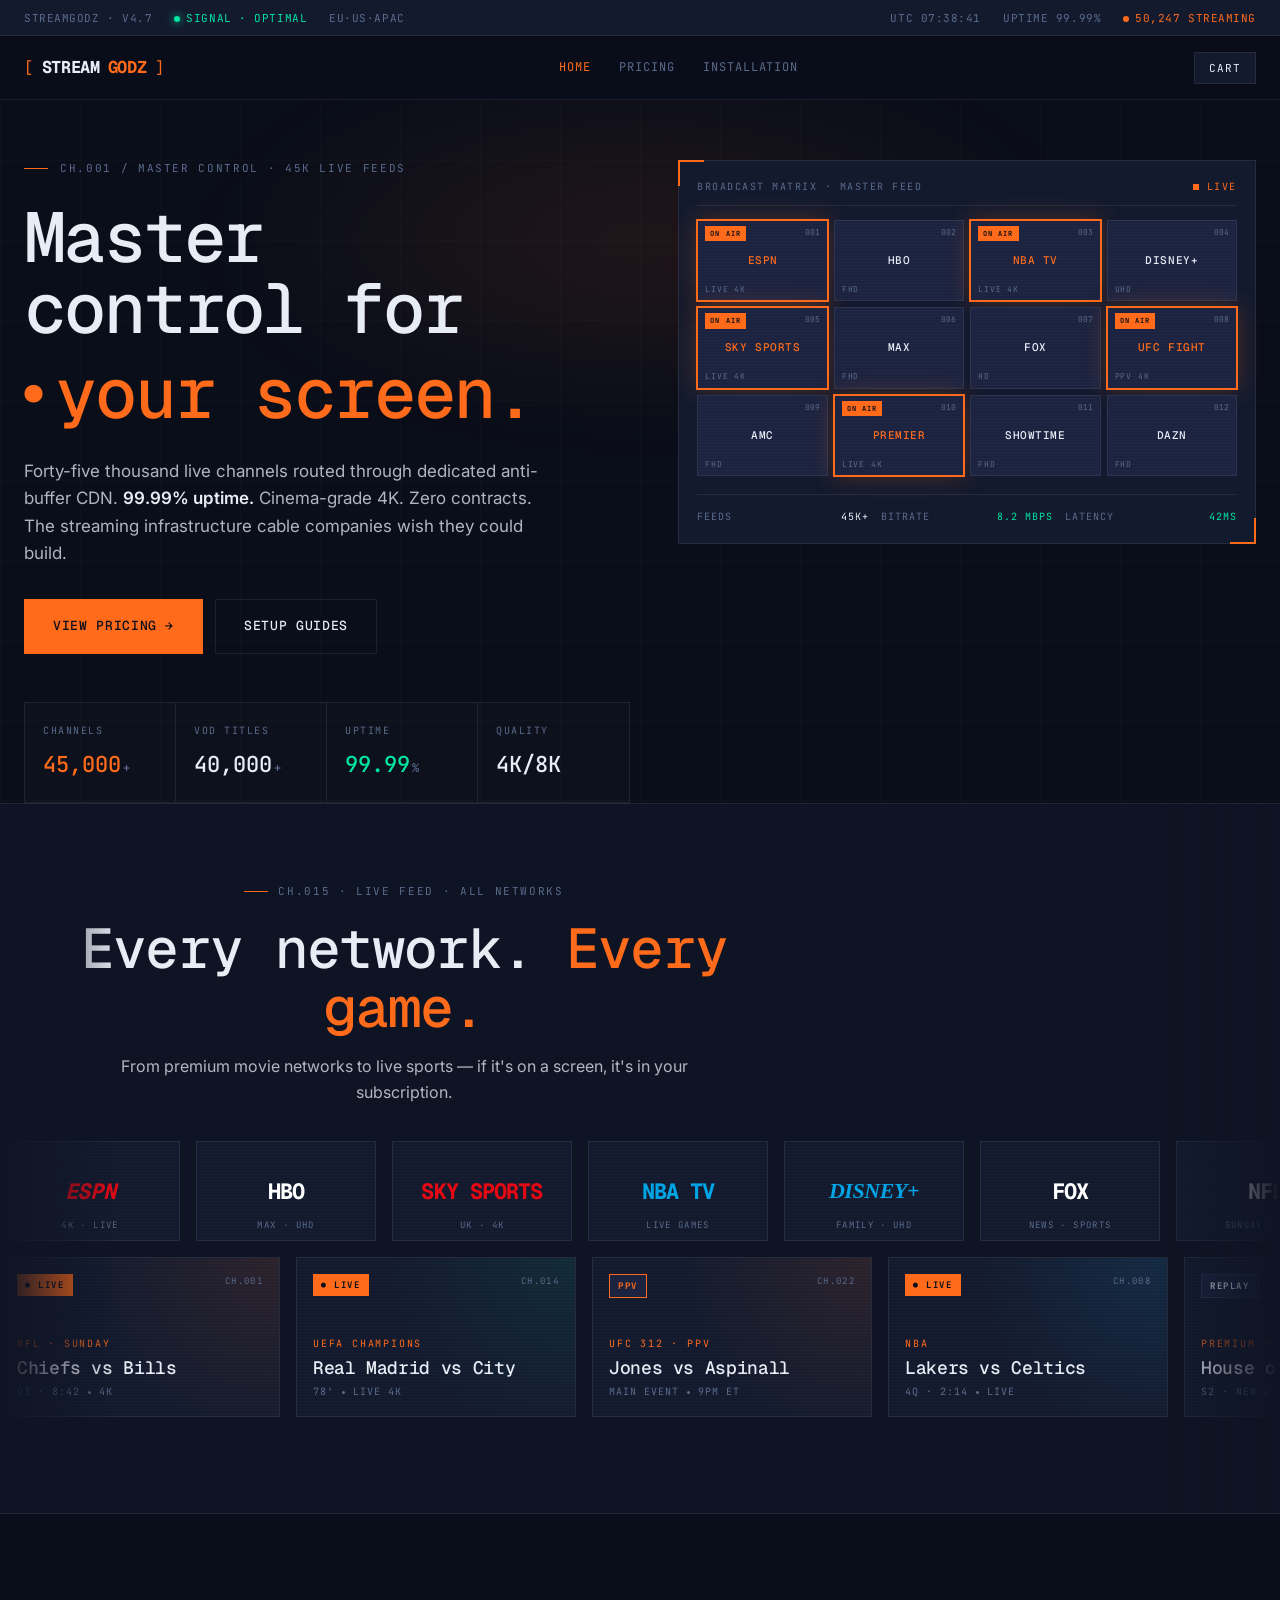
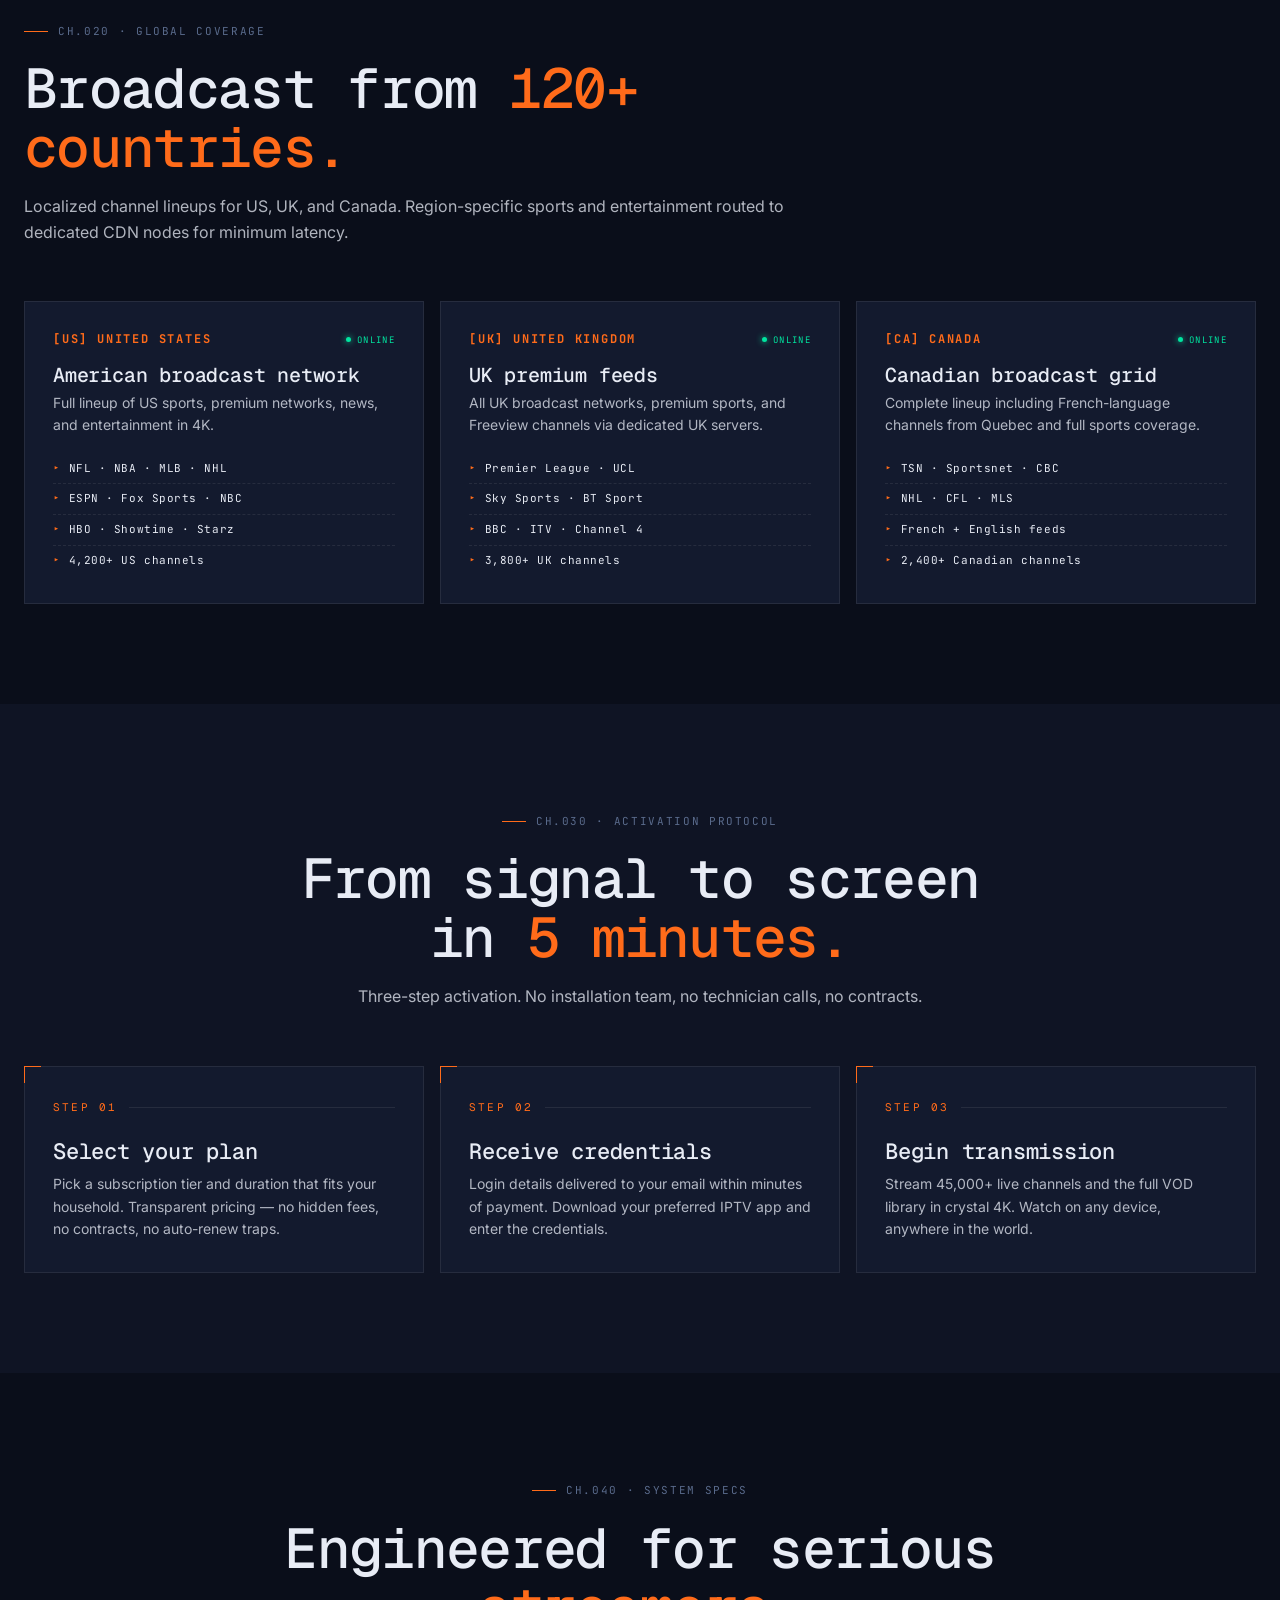
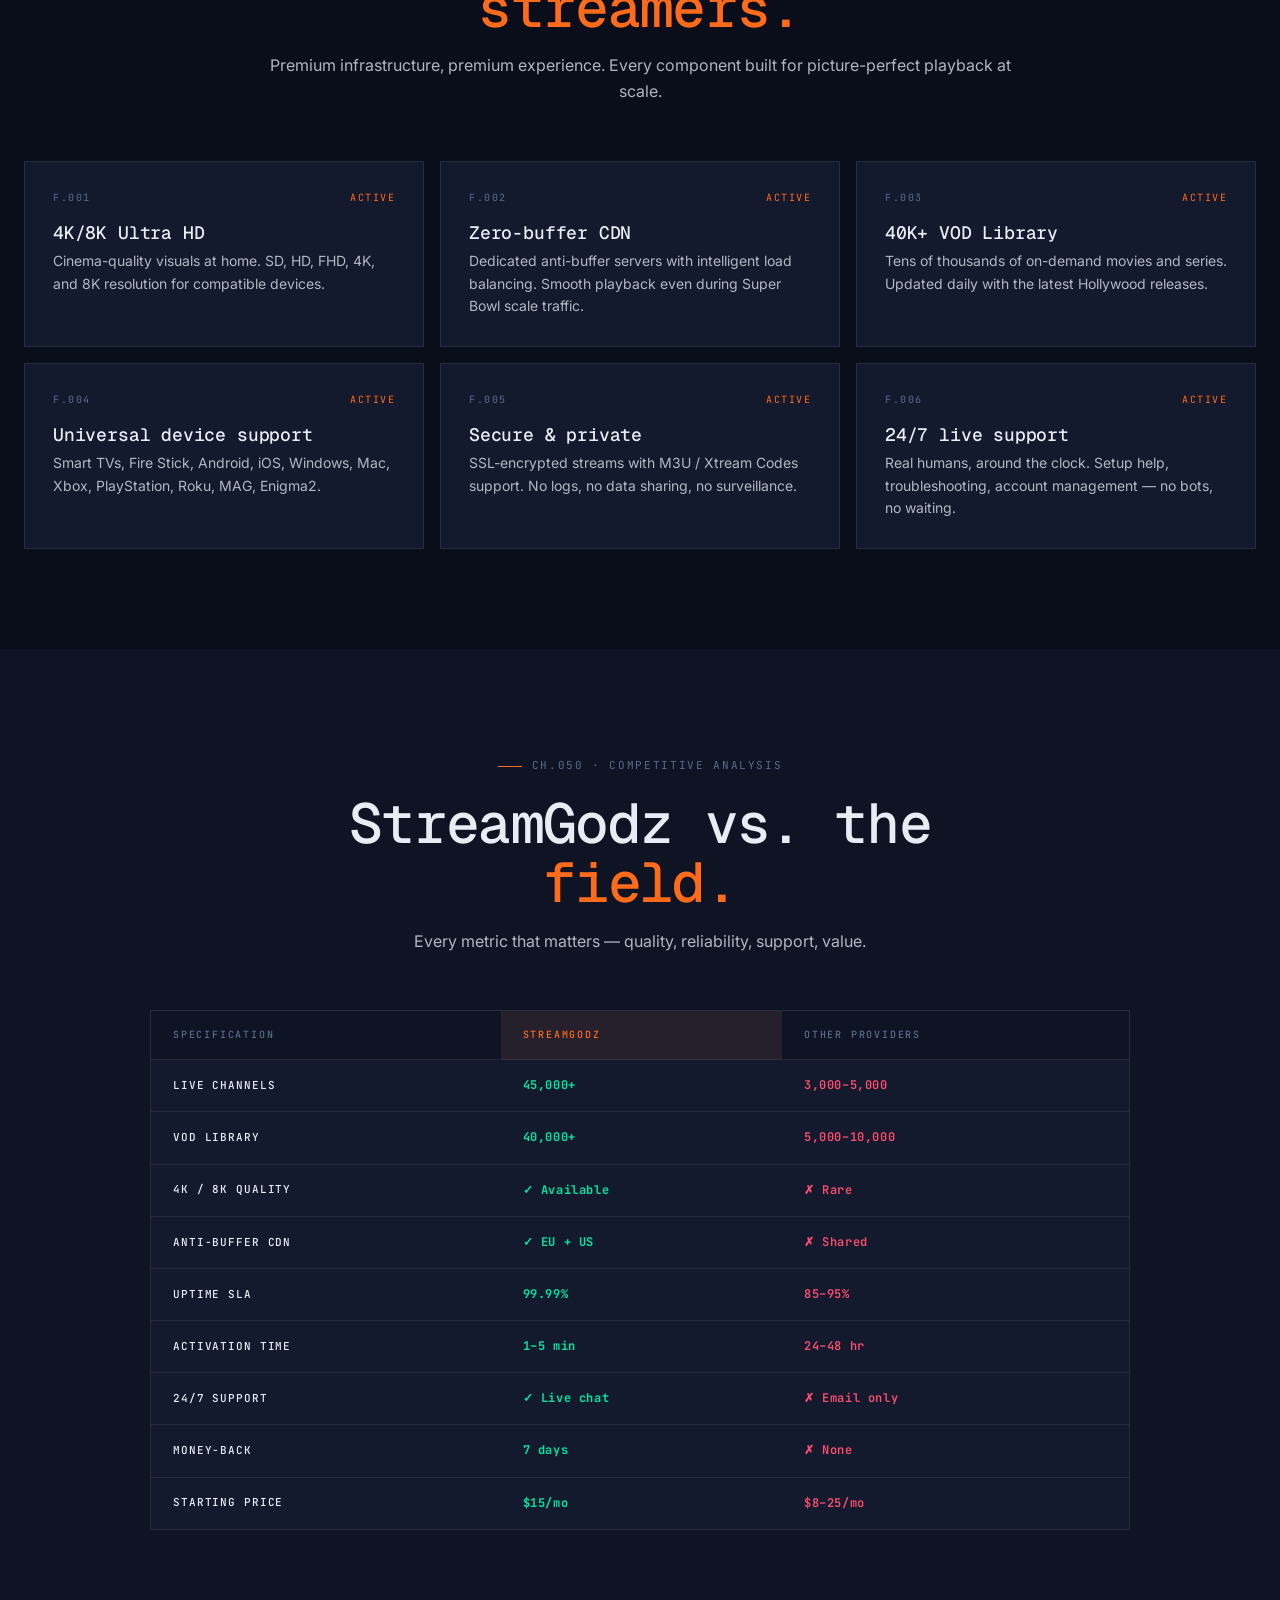
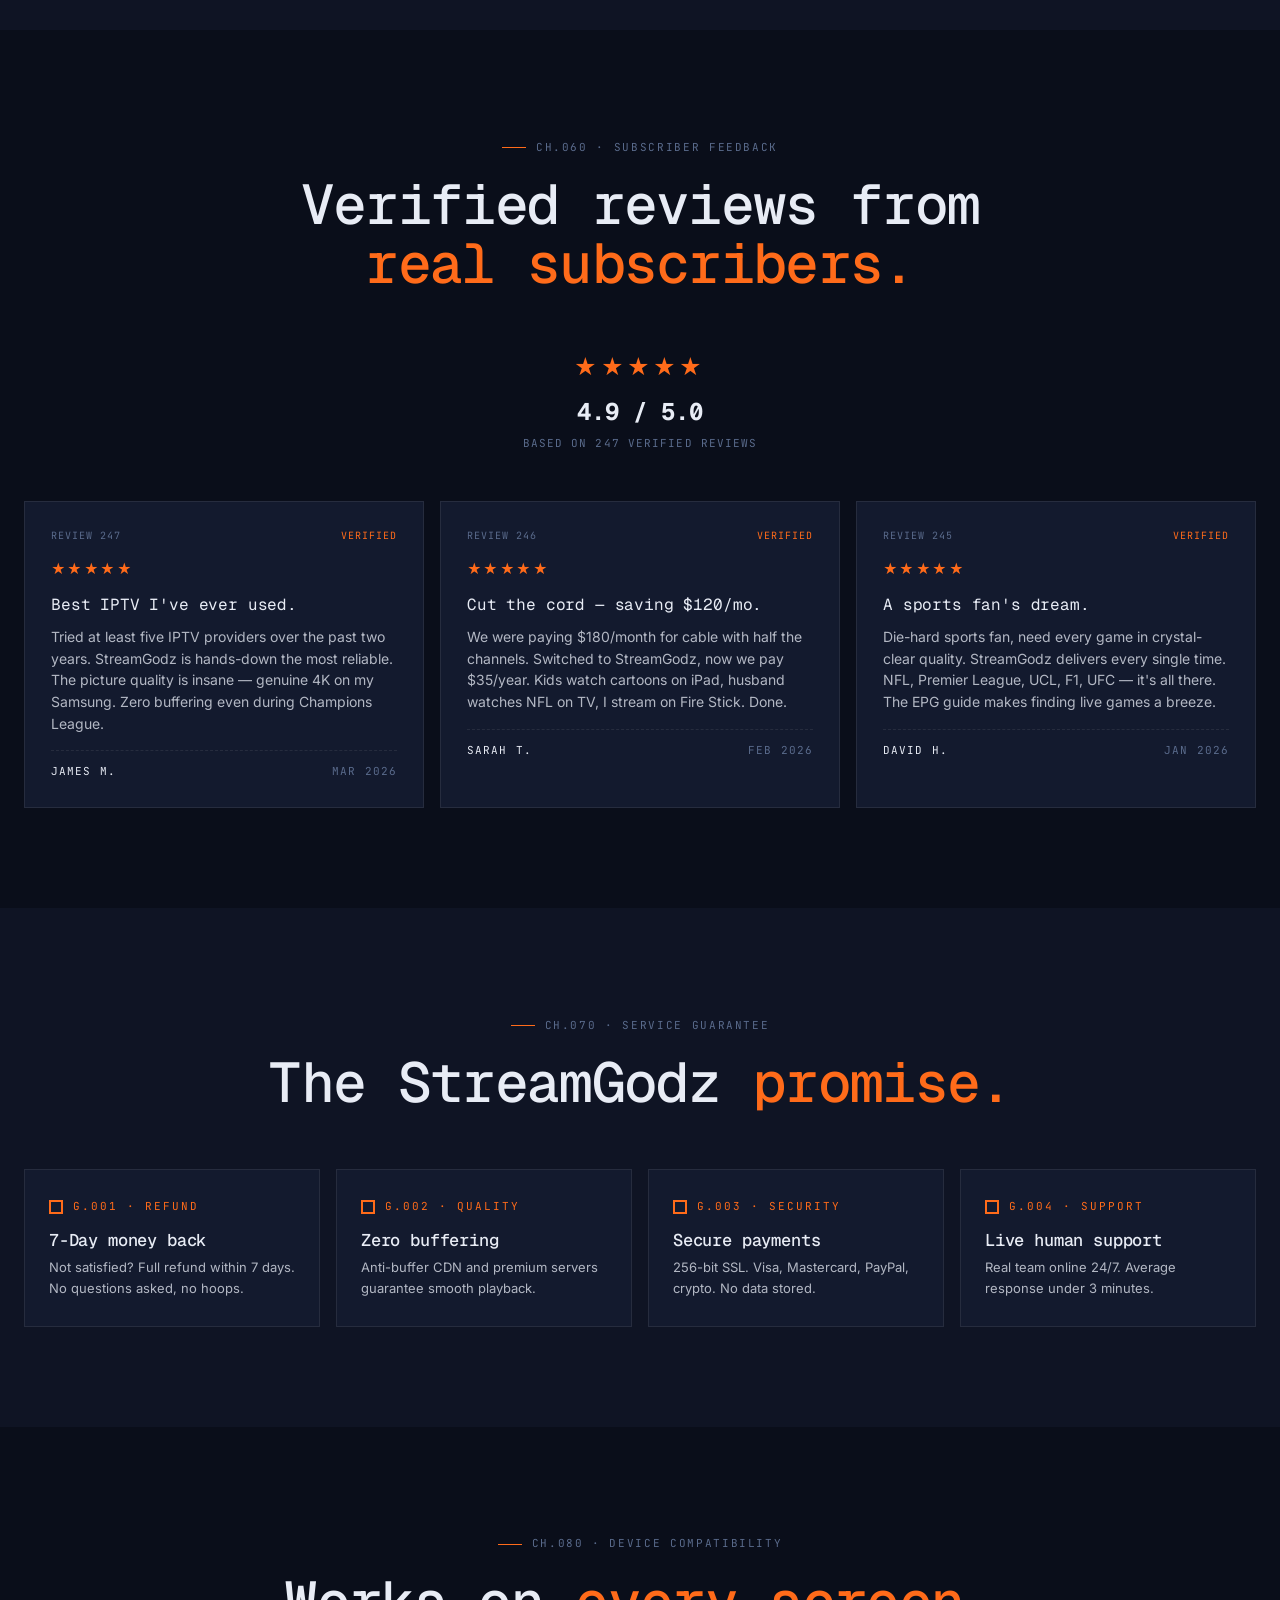
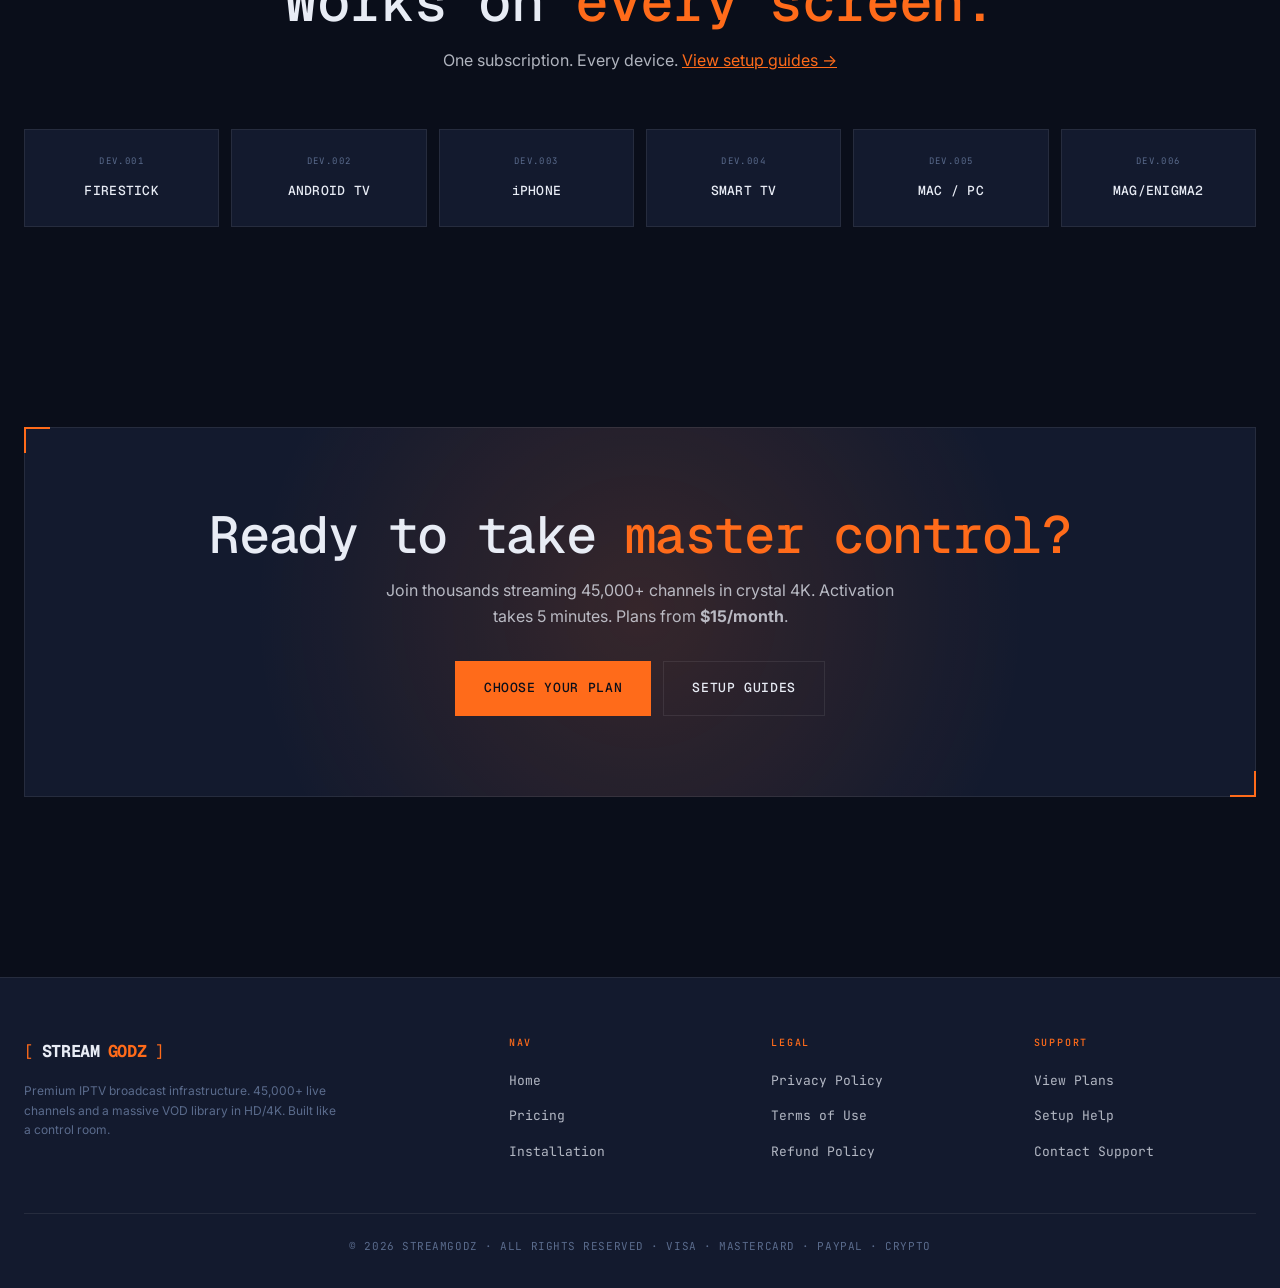
==== commit d12e1bb3: "Add networks and live events marquee" ====
--- a/index.html
+++ b/index.html
@@ -111,6 +111,26 @@
           </div>
         </div>
       </div>
+    </section>
+
+    <!-- MARQUEE: Networks + Live Events -->
+    <section class="marquee-section">
+      <div class="container">
+        <div class="section-head">
+          <div class="eyebrow" style="justify-content:center;">CH.015 · LIVE FEED · ALL NETWORKS</div>
+          <h2 class="section-title">Every network. <span class="tally">Every game.</span></h2>
+          <p class="section-sub" style="max-width:600px;margin:0 auto;">From premium movie networks to live sports — if it's on a screen, it's in your subscription.</p>
+        </div>
+      </div>
+
+      <div class="marquee-fade-left"></div>
+      <div class="marquee-fade-right"></div>
+
+      <!-- ROW 1: Network logos scrolling left -->
+      <div class="marquee-row" id="logo-row"></div>
+
+      <!-- ROW 2: Live event cards scrolling right -->
+      <div class="marquee-row reverse" id="event-row"></div>
     </section>
 
     <!-- REGIONAL COVERAGE -->
--- a/css/home.css
+++ b/css/home.css
@@ -636,11 +636,236 @@
 }
 .cta-band-actions { display: flex; gap: 12px; justify-content: center; flex-wrap: wrap; }
 
+/* ============ MARQUEE (LOGOS + LIVE CARDS) ============ */
+.marquee-section {
+  padding: 70px 0 80px;
+  background: var(--bg-soft);
+  overflow: hidden;
+  position: relative;
+  border-top: 1px solid var(--border);
+  border-bottom: 1px solid var(--border);
+}
+.marquee-section .section-head {
+  margin-bottom: 36px;
+  text-align: center;
+}
+.marquee-row {
+  display: flex;
+  gap: 16px;
+  width: max-content;
+  animation: marquee-slide 60s linear infinite;
+  margin-bottom: 16px;
+}
+.marquee-row.reverse {
+  animation-direction: reverse;
+  animation-duration: 50s;
+}
+.marquee-row:hover { animation-play-state: paused; }
+@keyframes marquee-slide {
+  from { transform: translateX(0); }
+  to { transform: translateX(-50%); }
+}
+.marquee-fade-left, .marquee-fade-right {
+  position: absolute;
+  top: 0; bottom: 0;
+  width: 120px;
+  pointer-events: none;
+  z-index: 5;
+}
+.marquee-fade-left {
+  left: 0;
+  background: linear-gradient(90deg, var(--bg-soft) 0%, transparent 100%);
+}
+.marquee-fade-right {
+  right: 0;
+  background: linear-gradient(270deg, var(--bg-soft) 0%, transparent 100%);
+}
+
+/* ROW 1: Network logo tiles */
+.logo-tile {
+  flex-shrink: 0;
+  width: 180px;
+  height: 100px;
+  background: var(--panel);
+  border: 1px solid var(--border);
+  display: grid;
+  place-items: center;
+  position: relative;
+  transition: border-color 0.2s, transform 0.2s;
+}
+.logo-tile:hover {
+  border-color: var(--tally);
+  transform: translateY(-3px);
+}
+.logo-tile::before {
+  content: '';
+  position: absolute;
+  inset: 0;
+  background: repeating-linear-gradient(180deg, transparent 0, transparent 2px, rgba(255,255,255,0.015) 2px, rgba(255,255,255,0.015) 3px);
+  pointer-events: none;
+}
+.logo-tile-name {
+  font-family: var(--font-display);
+  font-size: 22px;
+  font-weight: 700;
+  color: var(--text);
+  letter-spacing: -0.02em;
+  text-align: center;
+  padding: 0 12px;
+  line-height: 1;
+  z-index: 2;
+}
+.logo-tile-sub {
+  position: absolute;
+  bottom: 8px;
+  left: 0; right: 0;
+  text-align: center;
+  font-family: var(--font-mono);
+  font-size: 9px;
+  letter-spacing: 0.15em;
+  color: var(--muted);
+  text-transform: uppercase;
+  z-index: 2;
+}
+
+/* Brand-colored variants */
+.logo-tile.color-red    .logo-tile-name { color: #E50914; }
+.logo-tile.color-orange .logo-tile-name { color: #FF6B1A; }
+.logo-tile.color-blue   .logo-tile-name { color: #00A4E4; }
+.logo-tile.color-purple .logo-tile-name { color: #B100E8; }
+.logo-tile.color-green  .logo-tile-name { color: #00E5A0; }
+.logo-tile.color-yellow .logo-tile-name { color: #FFB800; }
+.logo-tile.color-white  .logo-tile-name { color: #FFFFFF; }
+.logo-tile.color-cyan   .logo-tile-name { color: #1ABCFE; }
+
+/* Italic, condensed, or stylized variants for differentiation */
+.logo-tile.style-italic  .logo-tile-name { font-style: italic; }
+.logo-tile.style-condensed .logo-tile-name { letter-spacing: -0.04em; font-stretch: 80%; }
+.logo-tile.style-script  .logo-tile-name { font-family: 'Inter', serif; font-style: italic; font-weight: 800; }
+
+/* ROW 2: Live event cards */
+.live-card {
+  flex-shrink: 0;
+  width: 280px;
+  height: 160px;
+  background: var(--panel);
+  border: 1px solid var(--border);
+  padding: 16px;
+  position: relative;
+  overflow: hidden;
+  transition: border-color 0.2s, transform 0.2s;
+  display: flex;
+  flex-direction: column;
+  justify-content: space-between;
+}
+.live-card:hover {
+  border-color: var(--tally);
+  transform: translateY(-3px);
+}
+.live-card::before {
+  content: '';
+  position: absolute;
+  inset: 0;
+  background: repeating-linear-gradient(180deg, transparent 0, transparent 2px, rgba(255,255,255,0.02) 2px, rgba(255,255,255,0.02) 3px);
+  pointer-events: none;
+}
+.live-card-top {
+  display: flex;
+  justify-content: space-between;
+  align-items: flex-start;
+  position: relative;
+  z-index: 2;
+}
+.live-card-badge {
+  font-family: var(--font-mono);
+  font-size: 9px;
+  font-weight: 700;
+  letter-spacing: 0.18em;
+  padding: 4px 8px;
+  text-transform: uppercase;
+}
+.live-card-badge.live {
+  background: var(--tally);
+  color: var(--bg);
+}
+.live-card-badge.live::before {
+  content: '● ';
+  font-size: 8px;
+  animation: tally-blink 1.4s infinite;
+}
+.live-card-badge.ppv {
+  background: var(--panel-2);
+  color: var(--tally);
+  border: 1px solid var(--tally);
+}
+.live-card-badge.upcoming {
+  background: transparent;
+  color: var(--signal);
+  border: 1px solid var(--signal);
+}
+.live-card-badge.replay {
+  background: var(--panel-2);
+  color: var(--text);
+  border: 1px solid var(--border);
+}
+.live-card-ch {
+  font-family: var(--font-mono);
+  font-size: 9px;
+  color: var(--muted);
+  letter-spacing: 0.15em;
+}
+
+.live-card-body {
+  position: relative;
+  z-index: 2;
+}
+.live-card-sport {
+  font-family: var(--font-mono);
+  font-size: 10px;
+  color: var(--tally);
+  letter-spacing: 0.18em;
+  text-transform: uppercase;
+  margin-bottom: 6px;
+}
+.live-card-title {
+  font-family: var(--font-display);
+  font-size: 18px;
+  color: var(--text);
+  letter-spacing: -0.02em;
+  font-weight: 500;
+  line-height: 1.1;
+  margin-bottom: 6px;
+}
+.live-card-meta {
+  font-family: var(--font-mono);
+  font-size: 10px;
+  color: var(--muted);
+  letter-spacing: 0.1em;
+  text-transform: uppercase;
+  display: flex;
+  align-items: center;
+  gap: 8px;
+}
+.live-card-meta .dot { width: 3px; height: 3px; background: var(--muted); border-radius: 50%; }
+
+/* Color tints for variety */
+.live-card.tint-1::after { content: ''; position: absolute; inset: 0; background: radial-gradient(circle at 100% 0%, rgba(255,107,26,0.10) 0%, transparent 60%); pointer-events: none; }
+.live-card.tint-2::after { content: ''; position: absolute; inset: 0; background: radial-gradient(circle at 100% 0%, rgba(0,229,160,0.08) 0%, transparent 60%); pointer-events: none; }
+.live-card.tint-3::after { content: ''; position: absolute; inset: 0; background: radial-gradient(circle at 100% 0%, rgba(177,0,232,0.10) 0%, transparent 60%); pointer-events: none; }
+.live-card.tint-4::after { content: ''; position: absolute; inset: 0; background: radial-gradient(circle at 100% 0%, rgba(26,188,254,0.10) 0%, transparent 60%); pointer-events: none; }
+
 /* ============ RESPONSIVE ============ */
 @media (max-width: 980px) {
   .hero-inner { grid-template-columns: 1fr; gap: 40px; }
   .regions, .steps, .features, .testimonials, .guarantee { grid-template-columns: 1fr; }
   .devices { grid-template-columns: repeat(3, 1fr); }
+}
+@media (max-width: 720px) {
+  .logo-tile { width: 140px; height: 84px; }
+  .logo-tile-name { font-size: 18px; }
+  .live-card { width: 240px; height: 140px; }
+  .live-card-title { font-size: 16px; }
+  .marquee-fade-left, .marquee-fade-right { width: 60px; }
 }
 @media (max-width: 720px) {
   .readout { grid-template-columns: 1fr 1fr; }
